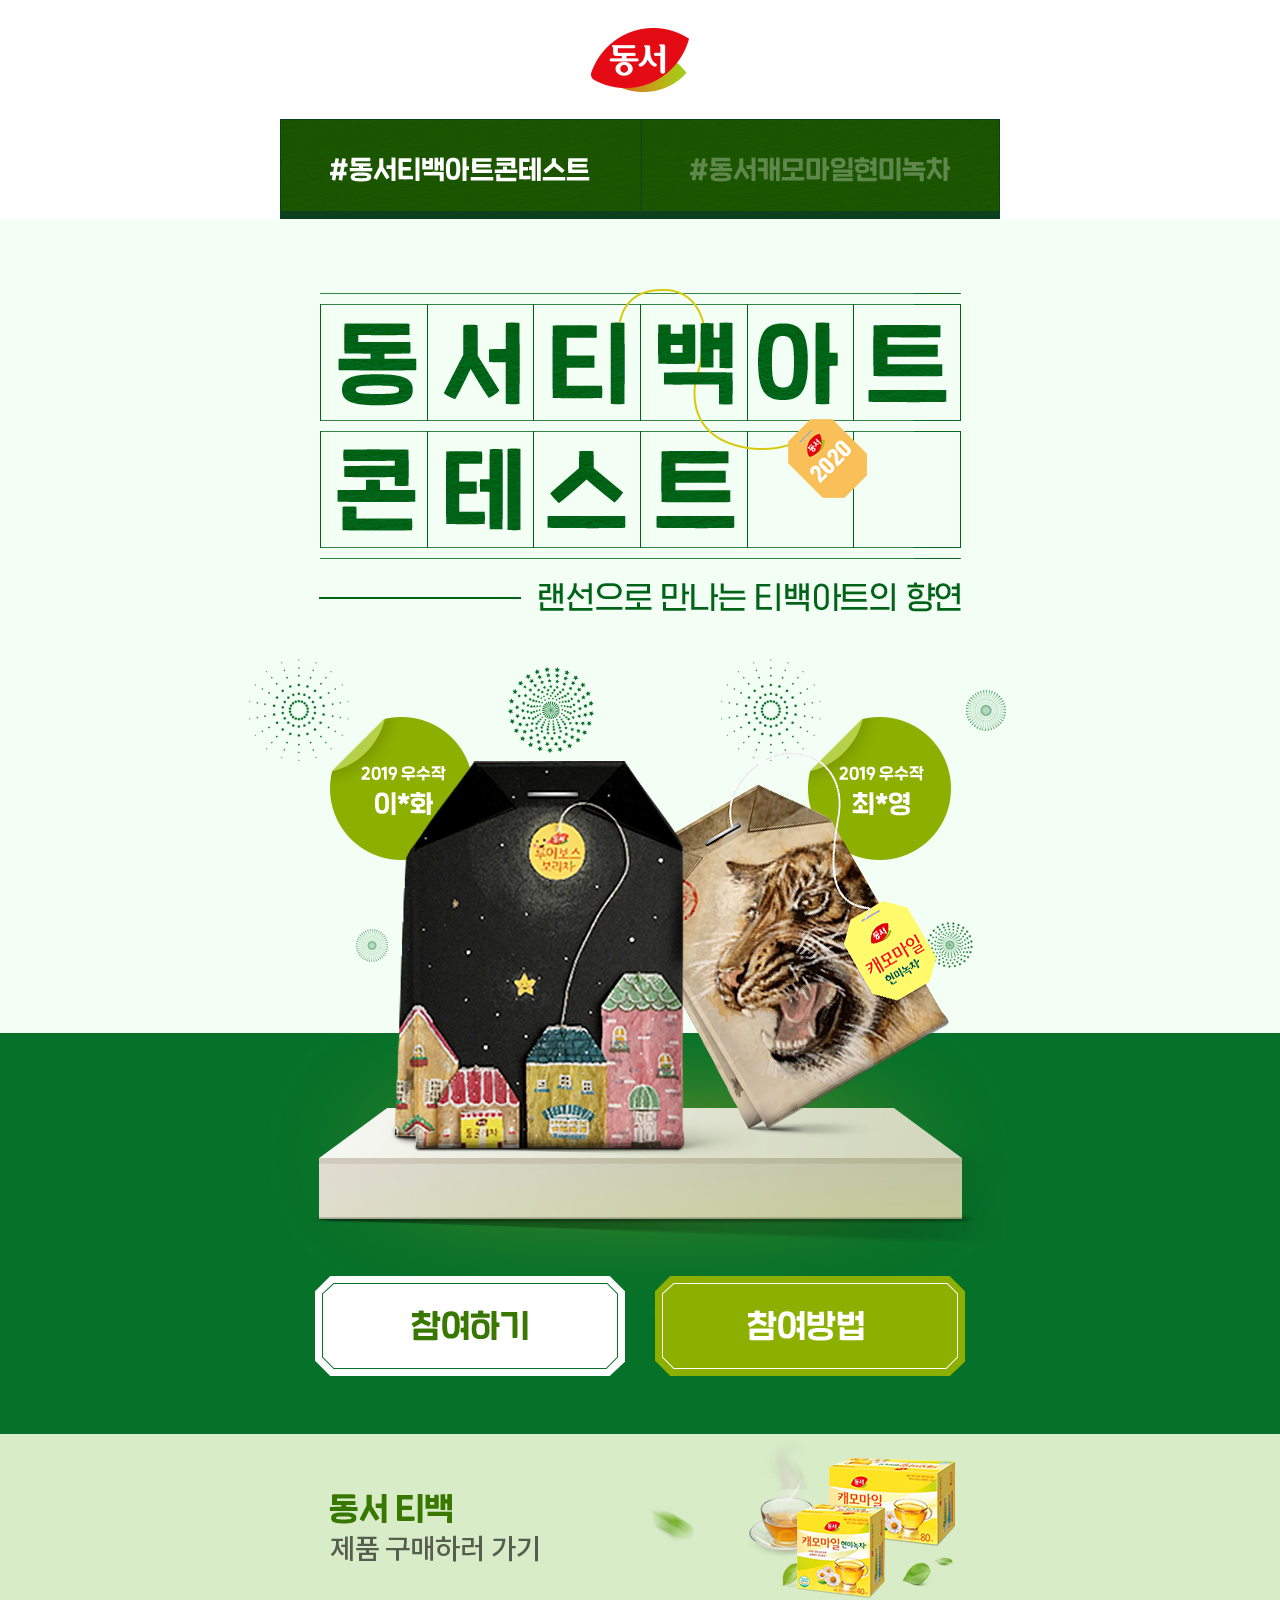
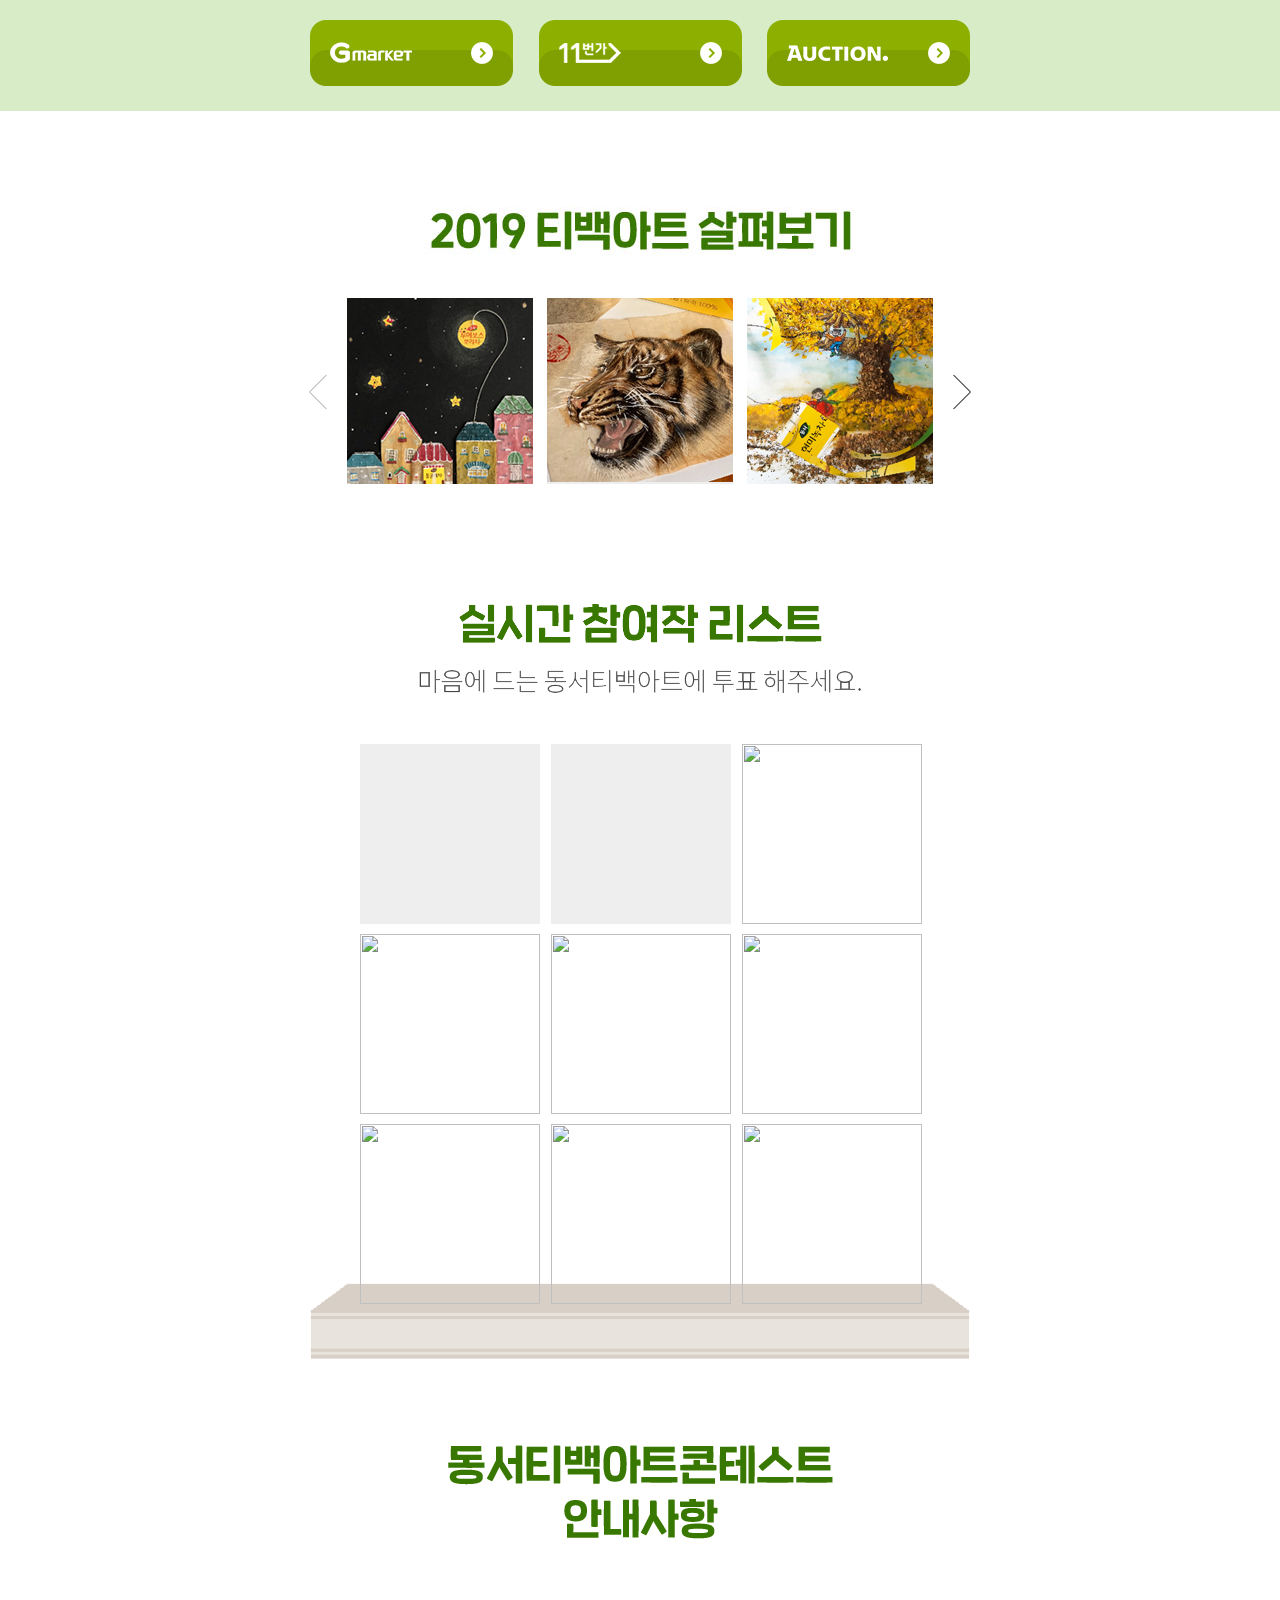
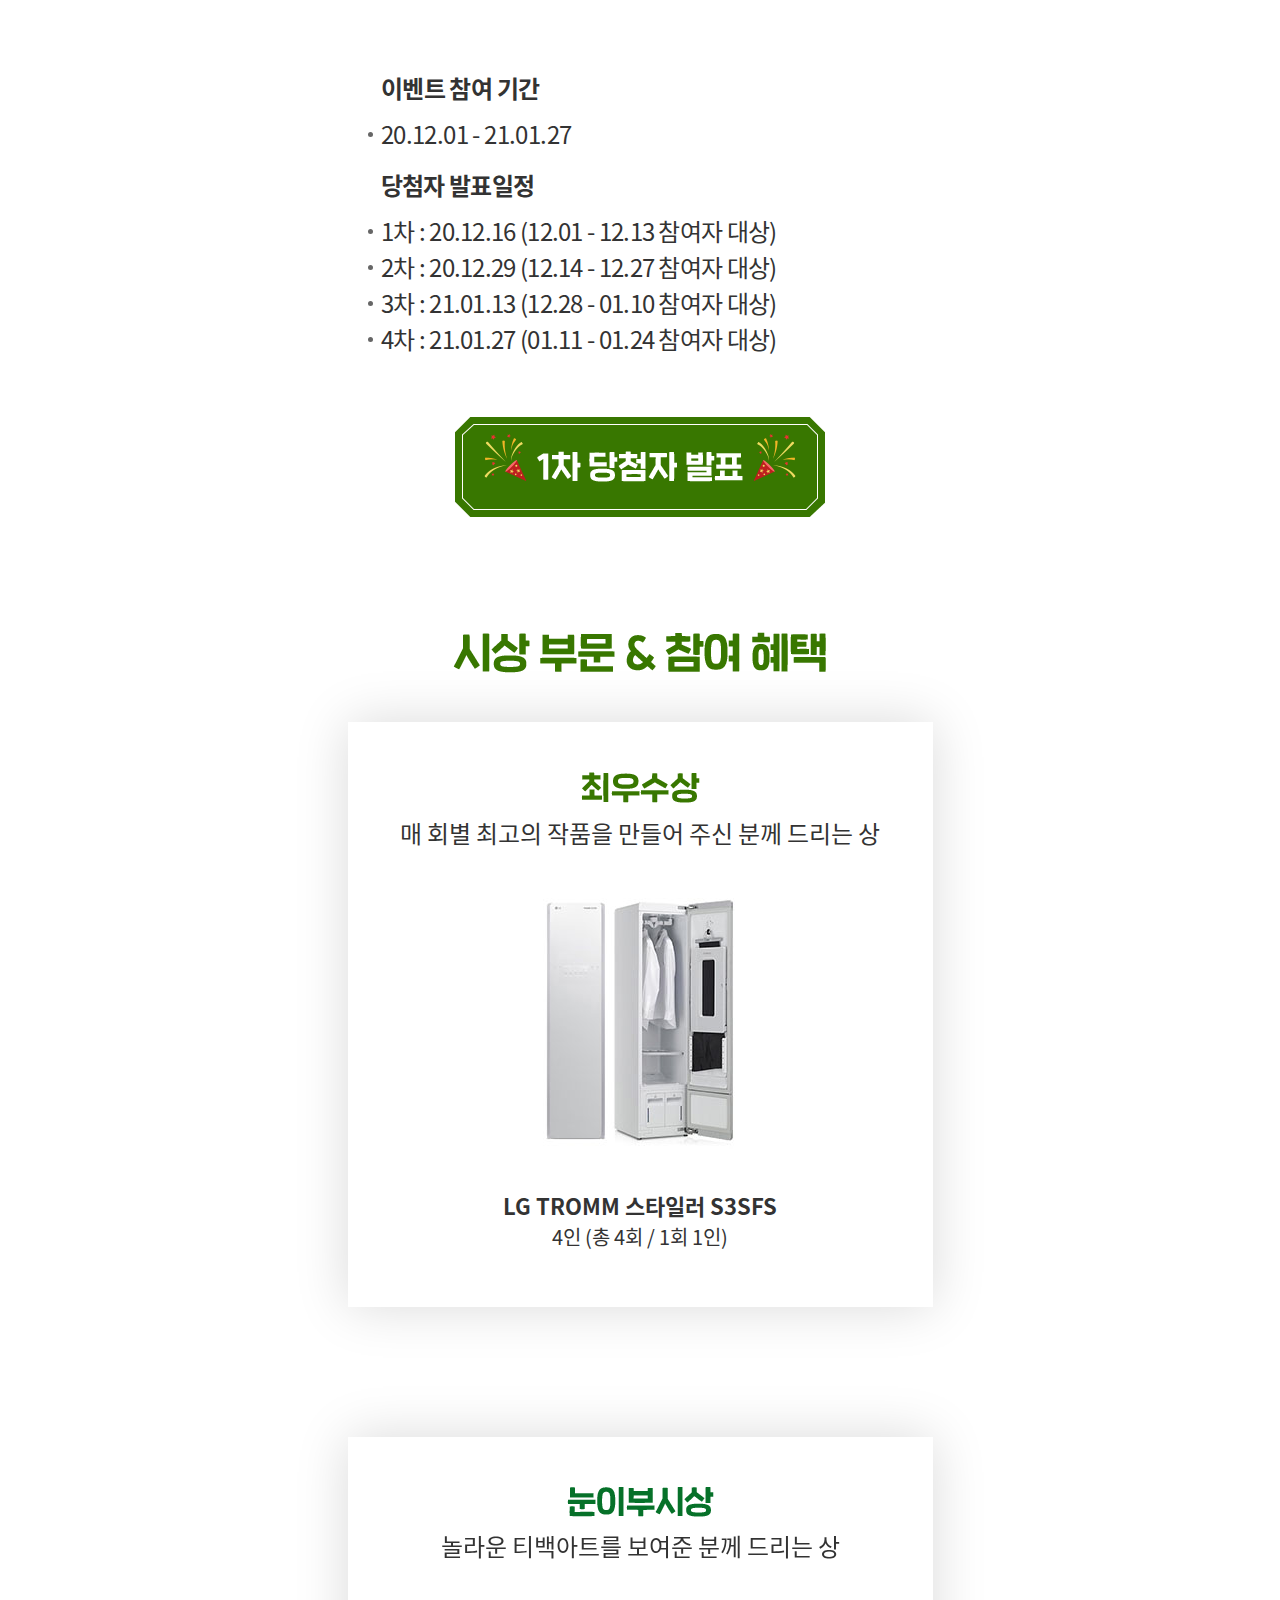
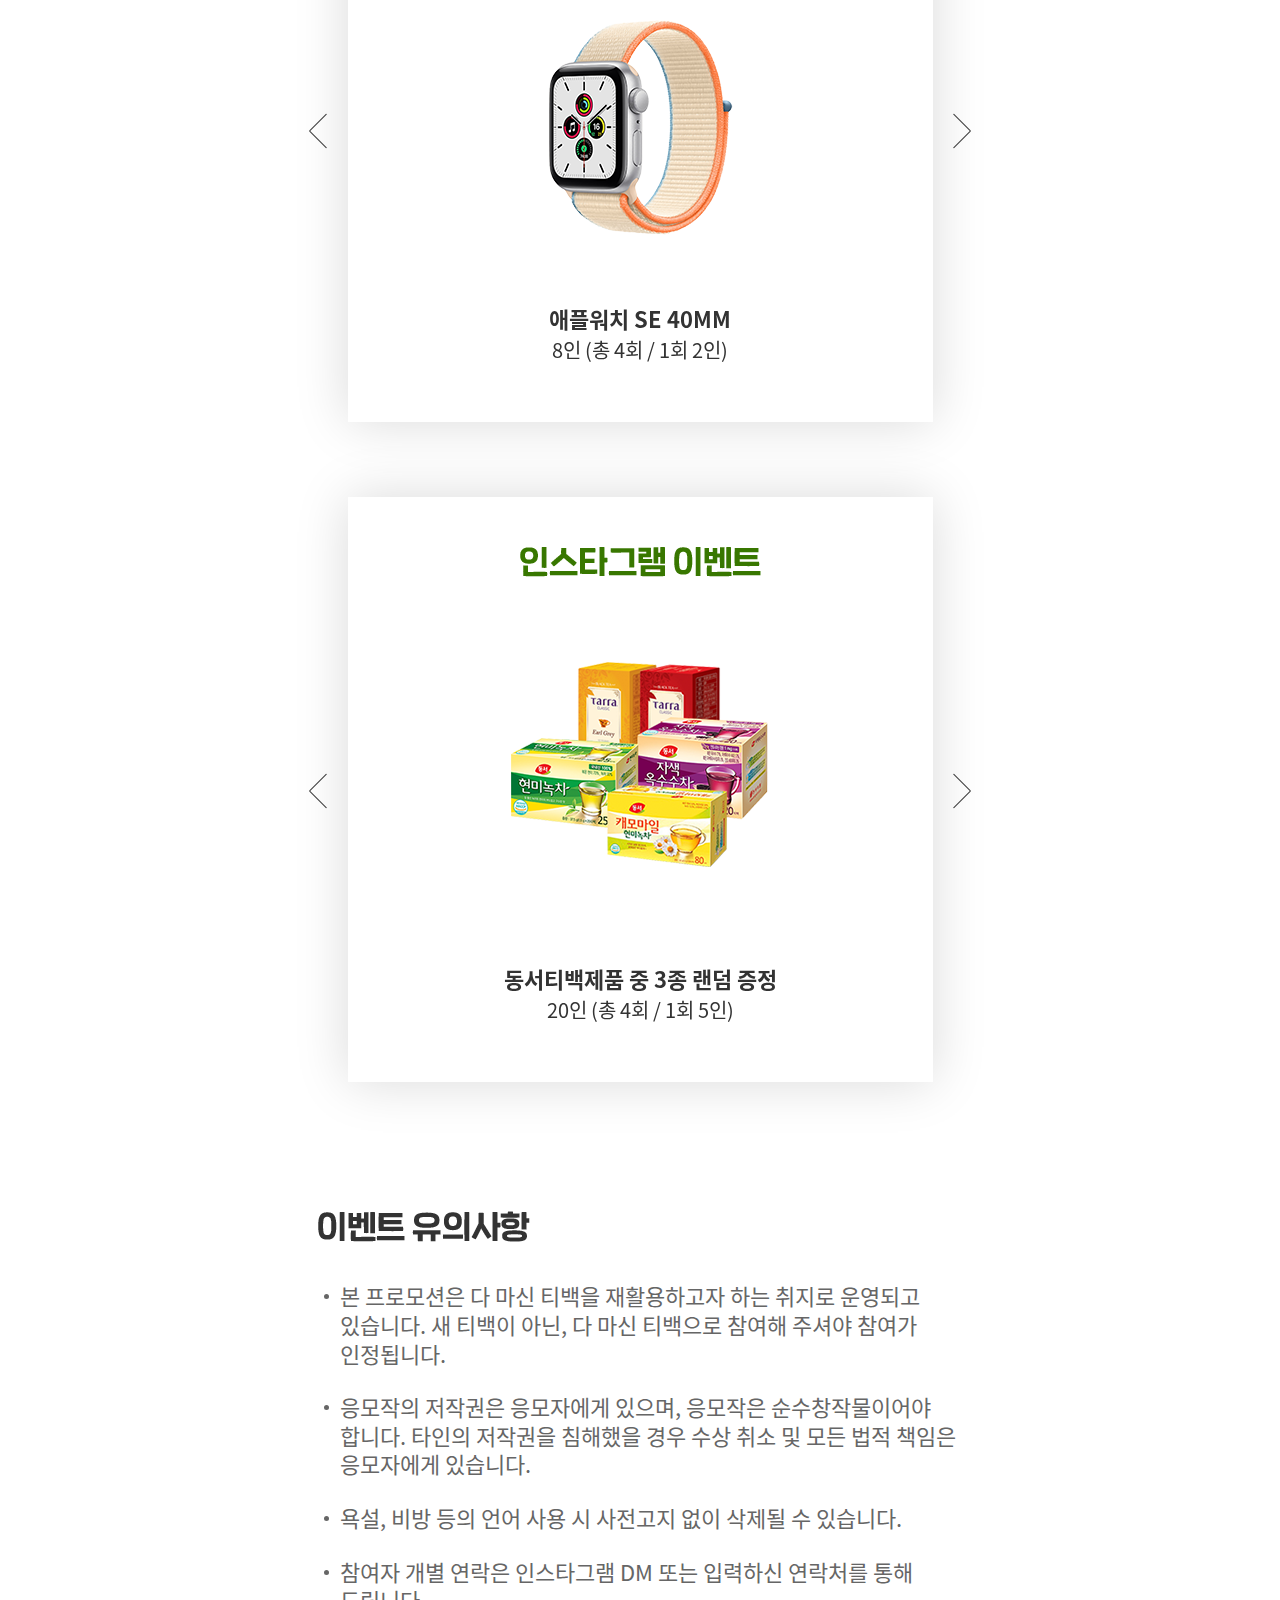
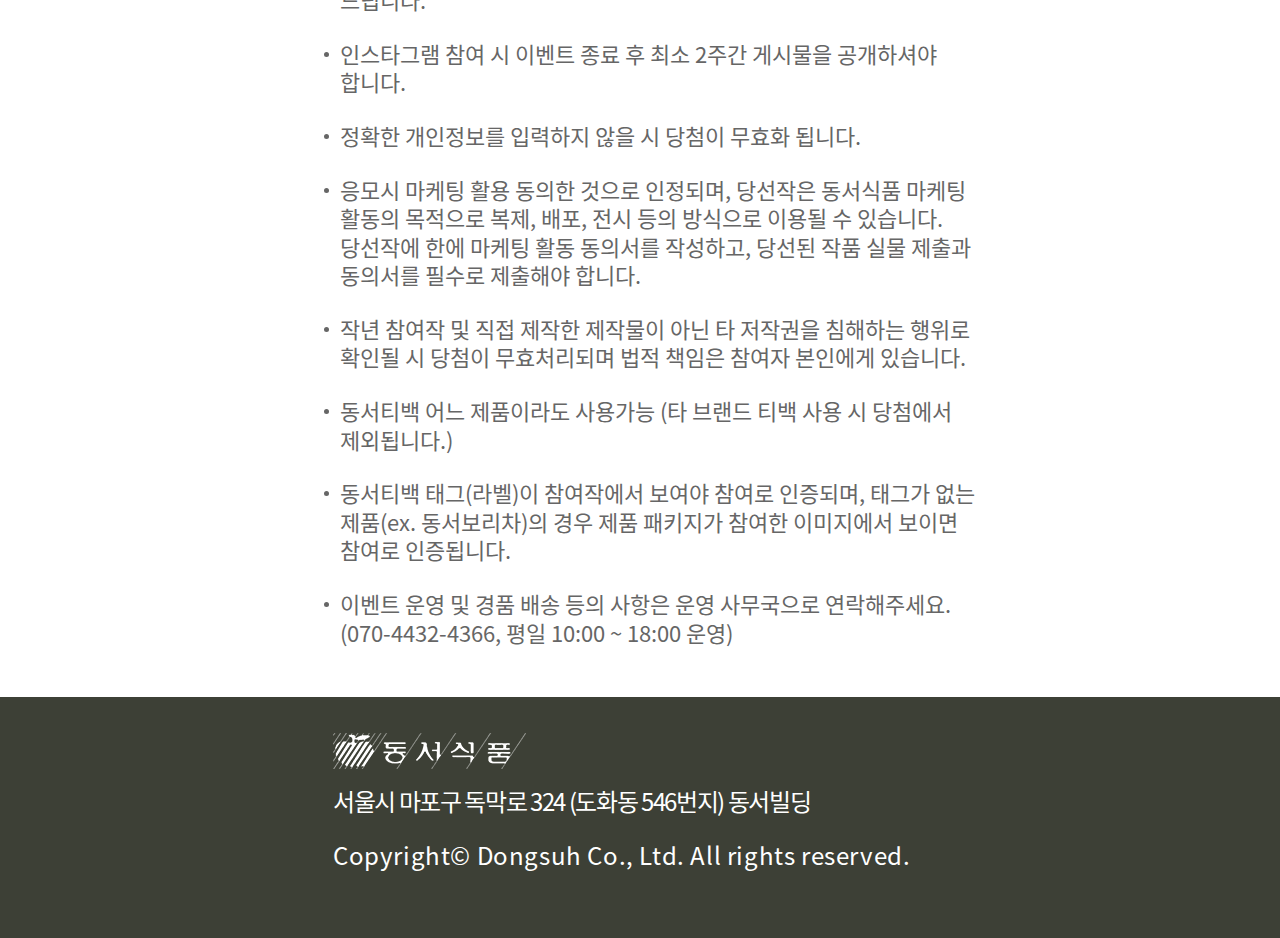
==== index.html @ 2359e00a "업로드" ====
<!DOCTYPE html>
<html lang="en">

<head>
    <meta charset="utf-8">
    <meta http-equiv="x-ua-compatible" content="ie=edge">
    <title>동서티백아트 콘테스트</title>
    <meta name="viewport" content="width=device-width, initial-scale=1, minimum-scale=1, maximum-scale=1, user-scalable=no">
    <meta name="format-detection" content="telephone=no, address=no, email=no, date=no">
    <link rel="stylesheet" href="src/css/reset.min.css">
    <link rel="stylesheet" href="src/css/font.css">
    <link rel="stylesheet" href="src/css/swiper-bundle.min.css">
    <link rel="stylesheet" href="src/css/swiper.min.css">
    <link rel="stylesheet" href="src/css/art2020.css">

</head>

<body>
    <!-- container -->
    <div id="container">
        <div id="wrap">
            <!-- header -->
            <div id="header">
                <h1><a href="#">동서</a></h1>
                <nav>
                    <ul>
                        <li><a href="./index.html">#동서티백아트콘테스트</a></li>
                        <li><a href="./dongsuh-chamomile.html">#동서캐모마일현미녹차</a></li>

                    </ul>
                </nav>
            </div>
        </div>
        <!-- // header -->



        <!-- main-kv-->
        <div class="main-kv">
            <span class="sr-only">동서티백아트 콘테스트 랜선으로 만나는 티백아트의 향연</span>
            <div class="kv-button">
                <div class="join"></div>
                <div class="howtodo"></div>
            </div>
        </div>
        <!-- banner -->
        <div class="banner">
            <div class="banner-click">
                <a href="http://item.gmarket.co.kr/Item?goodscode=1913656699" target="_blank" alt="gmarket에서 구매하기" class="gmarket"></a>
                <a href="http://www.11st.co.kr/products/331048180?trTypeCd=19&trCtgrNo=585021" target="_blank" alt="11번가에서 구매하기" class="elevenst"></a>
                <a href="http://itempage3.auction.co.kr/DetailView.aspx?itemno=C233511305" target="_blank" alt="옥션에서 구매하기" class="auction"></a>

            </div>
        </div>
        <div id="wrap2">
            <!-- inner-->
            <div id="inner">

                <!-- last-year -->
                <div class="last-year">
                    <span class="sr-only">2019 티백아트 살펴보기</span>
                    <div class="swiper-container">
                        <div class="swiper-wrapper">
                            <div class="swiper-slide"><img src="src/img/2020art/last01.png" alt=""></div>
                            <div class="swiper-slide"><img src="src/img/2020art/last02.png" alt=""></div>
                            <div class="swiper-slide"><img src="src/img/2020art/last03.png" alt=""></div>
                            <div class="swiper-slide"><img src="src/img/2020art/last04.png" alt=""></div>
                            <div class="swiper-slide"><img src="src/img/2020art/last05.png" alt=""></div>
                            <div class="swiper-slide"><img src="src/img/2020art/last06.png" alt=""></div>
                            <div class="swiper-slide"><img src="src/img/2020art/last07.png" alt=""></div>
                            <div class="swiper-slide"><img src="src/img/2020art/last08.png" alt=""></div>
                            <div class="swiper-slide"><img src="src/img/2020art/last09.png" alt=""></div>
                            <div class="swiper-slide"><img src="src/img/2020art/last10.png" alt=""></div>
                            <div class="swiper-slide"><img src="src/img/2020art/last11.png" alt=""></div>
                            <div class="swiper-slide"><img src="src/img/2020art/last12.png" alt=""></div>
                            <div class="swiper-slide">
                                <a href="https://www.instagram.com/explore/tags/%EB%8F%99%EC%84%9C%ED%8B%B0%EB%B0%B1%EC%95%84%ED%8A%B8%EC%BD%98%ED%85%8C%EC%8A%A4%ED%8A%B8/" target="_blank"><img src="src/img/2020art/more.png" alt=""></a>
                            </div>


                        </div>

                    </div>
                    <div class="swiper-button-prev"></div>
                    <div class="swiper-button-next"></div>

                </div>

                <!-- art-list-->

                <div class="art-list">
                    <span class="sr-only">실시간 참여작 리스트 마음에 드는 동서티백아트에 투표 해주세요.</span>
                    <div class="vote-list">
                        <ul>
                            <li><img src="src/img/2020art/vote-list.png" alt=""></li>
                            <li><img src="src/img/2020art/vote-list.png" alt=""></li>
                            <li><img src="" alt=""></li>
                            <li><img src="" alt=""></li>
                            <li><img src="" alt=""></li>
                            <li><img src="" alt=""></li>
                            <li><img src="" alt=""></li>
                            <li><img src="" alt=""></li>
                            <li><img src="" alt=""></li>
                            <li><img src="" alt=""></li>
                            <li><img src="" alt=""></li>
                        </ul>
                    </div>
                </div>

                <!-- howto -->
                <div class="howto">
                    <span class="sr-only">동서 티백아트 콘테스트 안내사항</span>
                    <div class="howto-txt">
                        <ul>
                            <li>이벤트 참여 기간</li>
                            <li>20.12.01 - 21.01.27</li>
                        </ul>
                        <ul>
                            <li>당첨자 발표일정</li>
                            <li>1차 : 20.12.16 (12.01 - 12.13 참여자 대상)</li>
                            <li>2차 : 20.12.29 (12.14 - 12.27 참여자 대상)</li>
                            <li>3차 : 21.01.13 (12.28 - 01.10 참여자 대상)
                            </li>
                            <li>4차 : 21.01.27 (01.11 - 01.24 참여자 대상)</li>
                        </ul>

                        <!--
						<ul>참여방법
							<li>동서티백 제품을 활용한 자유로운 티백아트라면<br>
								무엇이든 오케이!</li>
							<li>내가 만든 티백아트 사진을 찍어<br>
								이벤트 페이지 혹은 20인스타그램 해시태그<br>
								[#동서티백아트콘테스트]로 20업로드하면 참여 완료!</li>
						</ul>
						-->

                        <button type="button" class="button-winner1"><span class="sr-only">1차 당첨자 발표</span></button>
                    </div>
                </div>
                <!-- prize -->
                <div class="prize">
                    <span class="sr-only">시상 부문 &amp; 참여 혜택</span>

                    <div class="prize1">

                        <img src="src/img/2020art/prize1.png" alt="최우수상" class="prize-title">
                        <p class="prize-title2"> 매 회별 최고의 작품을 만들어 주신 분께 드리는 상</p>
                        <div class="prize-img"></div>

                    </div>
                    <div class="prize-name">
                        <p>LG TROMM 스타일러 S3SFS</p>
                        <p>4인 (총 4회 / 1회 1인)</p>
                    </div>


                    <div class="prize2">
                        <div class="swiper-container">
                            <div class="swiper-wrapper">
                                <div class="swiper-slide">
                                    <img src="src/img/2020art/prize2-1.png" alt="눈이부시상" class="prize-title prize21">


                                    <p class="prize-title2"> 놀라운 티백아트를 보여준 분께 드리는 상</p>
                                    <div class="prize-img">
                                        <img src="src/img/2020art/prize21-img.png" alt="">
                                    </div>
                                    <div class="prize-name">
                                        <p>애플워치 SE 40MM</p>
                                        <p>8인 (총 4회 / 1회 2인)</p>
                                    </div>
                                </div>





                                <div class="swiper-slide">

                                    <img src="src/img/2020art/prize2-2.png" alt="감동상" class="prize-title prize22">


                                    <p class="prize-title2"> 눈물을 훔치게 하는 작품을 보여준 분들에게 드리는 상</p>
                                    <div class="prize-img">
                                        <img src="src/img/2020art/prize22-img.png" alt="">
                                    </div>
                                    <div class="prize-name">
                                        <p>르크루제 멀티컬러 티세트</p>
                                        <p>20인 (총 4회 / 1회 5인)</p>
                                    </div>





                                </div>
                                <div class="swiper-slide">

                                    <img src="src/img/2020art/prize2-3.png" alt="예능상" class="prize-title">


                                    <p class="prize-title2">무릎을 탁 치게 하는 작품을 보여준 분들에게 드리는 상</p>
                                    <div class="prize-img">
                                        <img src="src/img/2020art/prize23-img.png" alt="">
                                    </div>
                                    <div class="prize-name">
                                        <p>올리브영 기프트카드 (1만 원권)</p>
                                        <p>80인 (총 4회 / 1회 20인)</p>
                                    </div>

                                </div>



                                <div class="swiper-slide">

                                    <img src="src/img/2020art/prize2-4.png" alt="인기상" class="prize-title">


                                    <p class="prize-title2">높은 투표를 받은 분에게 드리는 상</p>
                                    <div class="prize-img">
                                        <img src="src/img/2020art/prize24-img.png" alt="">
                                    </div>
                                    <div class="prize-name">
                                        <p>스타벅스 모카프라프치노(병) 모바일 쿠폰</p>
                                        <p>80인 (총 4회 / 1회 20인)</p>
                                    </div>

                                </div>





                                <div class="swiper-slide">

                                    <img src="src/img/2020art/prize2-5.png" alt="투표상" class="prize-title">


                                    <p class="prize-title2">투표를 많이 받은 것이 아니고, <br />투표를 많이 해준 분들에게 드리는 상</p>
                                    <div class="prize-img">
                                        <img src="src/img/2020art/prize25-img.png" alt="">
                                    </div>
                                    <div class="prize-name">
                                        <p>오레오샌드 화이트 모바일 쿠폰</p>
                                        <p>200인 (총 4회 / 1회 50인)</p>
                                    </div>

                                </div>


                                <div class="swiper-slide">

                                    <img src="src/img/2020art/prize2-6.png" alt="인스타그램 공유상" class="prize-title prize26">


                                    <p class="prize-title2">인스타그램 <strong>#동서티백아트콘테스트</strong> 해시태그로<br>작품을 보여준 분들에게 드리는 상
                                    </p>
                                    <div class="prize-img">
                                        <img src="src/img/2020art/prize26-img.png" alt="">
                                    </div>
                                    <div class="prize-name">
                                        <p>포트메리온 보타닉블루 티포트 1인용</p>
                                        <p>40인 (총 4회 / 1회 10인)</p>
                                    </div>

                                </div>










                            </div>
                        </div>
                        <div class="swiper-button-prev"></div>
                        <div class="swiper-button-next"></div>
                    </div>



                    <div class="prize3">

                        <div class="swiper-container">
                            <div class="swiper-wrapper">



                                <div class="swiper-slide">

                                    <img src="src/img/2020art/prize3-1.png" alt="인스타그램 이벤트" class="prize-title">


                                    <p class="prize-title2"></p>
                                    <div class="prize-img">
                                        <img src="src/img/2020art/prize31-img.png" alt="">
                                    </div>
                                    <div class="prize-name">
                                        <p>동서티백제품 중 3종 랜덤 증정</p>
                                        <p>20인 (총 4회 / 1회 5인)</p>
                                    </div>

                                </div>


                                <div class="swiper-slide">

                                    <img src="src/img/2020art/prize3-1.png" alt="인스타그램 이벤트" class="prize-title">


                                    <p class="prize-title2"></p>
                                    <div class="prize-img">
                                        <img src="src/img/2020art/prize32-img.png" alt="">
                                    </div>
                                    <div class="prize-name">
                                        <p>올리브영 기프트카드 (5천 원권)</p>
                                        <p>40인 (총 4회 / 1회 10인)</p>
                                    </div>

                                </div>









                            </div>
                        </div>
                        <div class="swiper-button-prev"></div>
                        <div class="swiper-button-next"></div>
                    </div>





                </div>







            </div>
            <!-- notice -->
            <div class="notice">
                <span class="sr-only">이벤트 유의사항</span>
                <ul class="notice-txt">
                    <li><span class="dot"></span>본 프로모션은 다 마신 티백을 재활용하고자 하는 취지로 운영되고<br>있습니다. 새 티백이 아닌, 다 마신 티백으로 참여해 주셔야 참여가<br> 인정됩니다.</li>
                    <li><span class="dot"></span>응모작의 저작권은 응모자에게 있으며, 응모작은 순수창작물이어야<br> 합니다. 타인의 저작권을 침해했을 경우 수상 취소 및 모든 법적 책임은<br> 응모자에게 있습니다.</li>
                    <li><span class="dot"></span>욕설, 비방 등의 언어 사용 시 사전고지 없이 삭제될 수 있습니다. </li>

                    <li><span class="dot"></span>참여자 개별 연락은 인스타그램 DM 또는 입력하신 연락처를 통해<br> 드립니다.
                    </li>
                    <li><span class="dot"></span>인스타그램 참여 시 이벤트 종료 후 최소 2주간 게시물을 공개하셔야<br> 합니다.
                    </li>
                    <li><span class="dot"></span>정확한 개인정보를 입력하지 않을 시 당첨이 무효화 됩니다.</li>
                    <li><span class="dot"></span>응모시 마케팅 활용 동의한 것으로 인정되며, 당선작은 동서식품 마케팅<br> 활동의 목적으로 복제, 배포, 전시 등의 방식으로 이용될 수 있습니다.<br> 당선작에 한에 마케팅 활동 동의서를 작성하고, 당선된 작품 실물 제출과<br> 동의서를 필수로 제출해야 합니다. </li>
                    <li><span class="dot"></span>작년 참여작 및 직접 제작한 제작물이 아닌 타 저작권을 침해하는 행위로<br> 확인될 시 당첨이 무효처리되며 법적 책임은 참여자 본인에게 있습니다. </li>



                    <li><span class="dot"></span>동서티백 어느 제품이라도 사용가능 (타 브랜드 티백 사용 시 당첨에서<br> 제외됩니다.)
                    </li>

                    <li><span class="dot"></span>동서티백 태그(라벨)이 참여작에서 보여야 참여로 인증되며, 태그가 없는<br> 제품(ex. 동서보리차)의 경우 제품 패키지가 참여한 이미지에서 보이면<br> 참여로 인증됩니다.</li>

                    <li><span class="dot"></span>이벤트 운영 및 경품 배송 등의 사항은 운영 사무국으로 연락해주세요.<br> (070-4432-4366, 평일 10:00 ~ 18:00 운영)</li>
                </ul>

            </div>









        </div>
        <!-- // inner-->

        <!-- footer -->
        <div id="footer">
            <div class="footer-inner">
                <div class="footer-logo"></div>
                <p>서울시 마포구 독막로 324 (도화동 546번지) 동서빌딩</p>
                <p>Copyright© Dongsuh Co., Ltd. All rights reserved.</p>
            </div>
        </div>
        <!-- // footer -->


    </div>

    <!-- // wrap-->

    <!-- // container -->

    <div id="modal">
        <div class="modal-container">
            <div class="kvmodal">
                <div class="modal-1">
                    <span class="sr-only">2020 동서티백아트콘테스트 장르 불문! 내가 직접 만든 티백아트를 마음껏 뽐내주세요!</span>
                    <div class="modal1-img">

                    </div>

                    <input id="fileInput" type="file" class="choice-img" name="file_img" accept="image/*, .jpg, .png">
                    <label for="fileInput" class="addimg"><span class="sr-only">이미지 선택하기</span></label>
                    <div class="exit"></div>
                </div>



                <div class="modal-2">
                    <span class="sr-only">2020 동서티백아트콘테스트 이미지를 드래그해서 위치를 이동시키거나 확대/축소하실 수 있습니다.</span>
                    <div class="drag-image">
                        <img src="#" alt="">
                        <div class="drag-r"></div>
                        <div class="drag-l"></div>
                    </div>

                    <div class="buttons">
                        <div class="rechoice"><span class="sr-only">다시선택</span></div>
                        <div class="next"><span class="sr-only">다음</span></div>
                    </div>
                    <div class="exit"></div>

                </div>






                <div class="modal-3">
                    <span class="sr-only">2020 동서티백아트콘테스트 나만의 티백 아트 완성! 동서티백아트콘테스트에 참여 해 볼까요?</span>

                    <div class="drag-image">
                        <img src="" alt="">
                    </div>
                    <div class="join"><span class="sr-only">참여하기</span></div>
                    <div class="copy-tag">
                        <span class="sr-only">해시태그와 함께 인스타그램에 자랑하면, 인스타그램 참여도 완료!</span>
                        <span class="sr-only">해시태그</span>
                    </div>
                    <div class="exit"></div>

                </div>

                <div class="modal-4">

                    <div class="input-box">
                        <span class="sr-only">2020 동서티백아트 콘테스트 이벤트 참여를 위해 개인 정보를 입력해 주세요!</span>

                        <input type="text" class="name-check" aria-label="이름">
                        <input type="tel" class="phone-number-check" aria-label="연락처" maxlength="11">
                    </div>

                    <div class="checkbox">
                        <input type="checkbox" id="chkbox1">
                        <label for="chkbox1"><span class="sr-only">개인 정보 취급/이용 약관에 동의</span></label>
                    </div>


                    <button class="form-read-button form-button-1">개인정보 취급방침/이용약관</button>

                    <div class="form-field form-read form1">
                        <p>[㈜동서식품 이벤트 개인정보 수집 및 처리 위탁 동의]</p>
                        <p>[개인정보 수집 및 이용동의]</p>
                        <p>㈜동서식품은 이벤트 진행을 위한 개인정보 수집 및 이용을 위하여 다음과 같이 귀하의 동의를 받고자 합니다.</p>
                        <p>1. 개인정보의 수집<br> (1) 개인정보 수집 항목 : 이름, 휴대폰번호, 주소<br> (2) 수집목적 : 동서식품 이벤트 진행<br> (3) 보유 및 이용기간 : 이벤트 종료 후 3개월 (이후 즉시 파기)</p>
                        <p>2. 마케팅 목적 및 이용<br> (1) 개인정보 수집 항목 : 이름, 휴대폰번호, 주소<br> (2) 수집목적 : 이벤트 참여자 대상 경품 안내, 브랜드 행사 및 프로모션 안내<br> (3) 보유 및 이용기간 : 이벤트 종료 후 3개월 (이후 즉시 파기)</p>
                        <p>3. 개인정보의 위탁 동의<br> (1) 정보 제공 위탁 업체 : ㈜디메이트 커뮤니케이션즈, ㈜비스톤즈, ㈜젤라블루<br> (2) 개인정보 취급 위탁 항목 : 이름, 휴대폰번호, 주소<br> (3) 위탁업무 : 이벤트 진행 및 당첨자 경품 배송 업무, 이벤트 참여자 대상 혜택 안내, 브랜드 행사 및 프로모션 안내<br> (4) 보유 및 이용기간 : 이벤트 종료 후 3개월 (이후 즉시 파기)</p>
                        <p>㈜동서식품은 위와 같이 고객의 정보를 수집 이용 및 위탁하고자하며, 동의한 업무 이외의 목적으로 고객의 정보를 이용하지 않습니다.</p>
                    </div>
                    <div class="form-read-bg form-bg1">
                    </div>




                    <div class="checkbox">
                        <input type="checkbox" id="chkbox2">
                        <label for="chkbox2"><span class="sr-only">마케팅 활용 및 작품 제공 동의</span></label>
                        <div class="marketing"></div>
                    </div>



                    <button class="form-read-button form-button-2">마케팅 활용 및 작품 제공 동의</button>

                    <div class="form-field form-read form2">
                        <p>- 당첨된 작품의 경우, 실물 제출 요청할 수 있으니<br>당첨자 발표까지 작품을 보관해 주시길 바랍니다.
                        </p>
                        <p>- 차후 이벤트에 당첨될 경우,<br> 제출하신 작품은 동서식품 마케팅 활동에 활용될 <br class="mo">수 있습니다.</p>
                    </div>
                    <div class="form-read-bg form-bg2">
                    </div>







                    <div class="okay"><span class="sr-only">확인</span></div>
                    <div class="exit"></div>


                </div>

                <div class="modal-5">
                    <span class="sr-only">2020 동서티백아트콘테스트 이벤트 참여가 완료되었습니다. 친구들에게도 이벤트를 알려주세요!</span>
                    <div class="sns">
                        <a href="javascript:;"><img src="src/img/2020art/facebook.png" alt="페이스북에 공유하기"></a>
                        <a href="javascript:;"><img src="src/img/2020art/twitter.png" alt="트위터에 공유하기"></a>
                        <a href="javascript:;"> <img src="src/img/2020art/kakao.png" alt="카카오톡에 공유하기"></a>
                        <a href="javascript:;"> <img src="src/img/2020art/naver.png" alt="네이버에 공유하기"></a>
                    </div>
                    <div class="okay"><span class="sr-only">확인</span></div>
                    <div class="exit"></div>

                </div>



            </div>
            <div class="how-modal">
                <span class="sr-only">티백아트 참여 방법</span>
                <span class="sr-only">01. 동서녹차를 음미해주세요 </span>
                <span class="sr-only">02. 다 마신 티백은 건조해 주세요.</span>
                <span class="sr-only">03. 동서티백 제품을 활용한 자유로운 티백아트라면 무엇이든 오케이!</span>
                <span class="sr-only">04. 내가 만든 티백아트 사진을 찍어 이벤트 페이지 혹은 인스타그램 해시태그 #동서티백아트콘테스트로 업로드 하면 참여 완료! </span>
                <div class="modal-1">
                    <div class="exit"></div>
                </div>
            </div>




            <div class="vote-modal">
                <div class="modal-1">
                    <div class="vote-img">
                        <img src="#" alt="">
                    </div>
                    <div class="vote-info">
                        <div class="vote-name">김X호</div>
                        <div class="vote-likes">1,125</div>
                    </div>

                    <div class="vote"></div>
                    <div class="exit"></div>
                </div>
                <div class="modal-2">
                    <span class="sr-only">투표를 위해 개인 정보를 입력해주세요!</span>
                    <div class="input-box">
                        <input type="text" class="name-check" aria-label="이름">
                        <input type="tel" class="phone-number-check" aria-label="연락처" maxlength="11">
                    </div>

                    <div class="checkbox">
                        <input type="checkbox" id="chkbox3">
                        <label for="chkbox3"><span class="sr-only">개인 정보 취급/이용 약관에 동의</span></label>
                    </div>

                    <button class="form-read-button form-button-1">개인정보 취급방침/이용약관</button>

                    <div class="form-field form-read form1">
                        <p>[㈜동서식품 이벤트 개인정보 수집 및 처리 위탁 동의]</p>
                        <p>[개인정보 수집 및 이용동의]</p>
                        <p>㈜동서식품은 이벤트 진행을 위한 개인정보 수집 및 이용을 위하여 다음과 같이 귀하의 동의를 받고자 합니다.</p>
                        <p>1. 개인정보의 수집<br> (1) 개인정보 수집 항목 : 이름, 휴대폰번호, 주소<br> (2) 수집목적 : 동서식품 이벤트 진행<br> (3) 보유 및 이용기간 : 이벤트 종료 후 3개월 (이후 즉시 파기)</p>
                        <p>2. 마케팅 목적 및 이용<br> (1) 개인정보 수집 항목 : 이름, 휴대폰번호, 주소<br> (2) 수집목적 : 이벤트 참여자 대상 경품 안내, 브랜드 행사 및 프로모션 안내<br> (3) 보유 및 이용기간 : 이벤트 종료 후 3개월 (이후 즉시 파기)</p>
                        <p>3. 개인정보의 위탁 동의<br> (1) 정보 제공 위탁 업체 : ㈜디메이트 커뮤니케이션즈, ㈜비스톤즈, ㈜젤라블루<br> (2) 개인정보 취급 위탁 항목 : 이름, 휴대폰번호, 주소<br> (3) 위탁업무 : 이벤트 진행 및 당첨자 경품 배송 업무, 이벤트 참여자 대상 혜택 안내, 브랜드 행사 및 프로모션 안내<br> (4) 보유 및 이용기간 : 이벤트 종료 후 3개월 (이후 즉시 파기)</p>
                        <p>㈜동서식품은 위와 같이 고객의 정보를 수집 이용 및 위탁하고자하며, 동의한 업무 이외의 목적으로 고객의 정보를 이용하지 않습니다.</p>
                    </div>
                    <div class="form-read-bg form-bg1 form-bg3">
                    </div>


                    <div class="okay"></div>
                    <div class="exit"></div>



                </div>
            </div>
            <!-- 콘테스트 1차 당첨자 모달 추가 (시작부분)-->
            <div class="winner1-modal">
                <p class="sr-only">동서티백아트콘테스트 1차 당첨자 발표</p>
                <div class="modal-1">
                    <div class="swiper-container">
                        <div class="swiper-wrapper">
                            <div class="swiper-slide">
                                <div class="winner1-page1">
                                    <p class="sr-only">최우수상: LG TROMM 스타일러 S3SFS (1명)</p>
                                    <div class="winner1-list winner1-page1-1">
                                        <ul>
                                            <li><span>한*아</span><span>19*1</span></li>
                                        </ul>
                                    </div>
                                    <p class="sr-only">눈이부시상: 애플워치 SE 40mm (2명)</p>
                                    <div class="winner1-list winner1-page1-2">
                                        <ul>
                                            <li><span>신*희</span><span>30*2</span></li>
                                            <li><span>강*주</span><span>81*4</span></li>
                                        </ul>
                                    </div>
                                    <p class="sr-only">감동상: 르크루제 멀티컬러 티세트 (5명)</p>
                                    <div class="winner1-list winner1-page1-3">
                                        <ul>
                                            <li><span>황*우</span><span>27*7</span></li>
                                            <li><span>송*정</span><span>75*7</span></li>
                                            <li><span>양*  </span><span>15*7</span></li>
                                            <li><span>김*지</span><span>59*3</span></li>
                                            <li><span>엄*현</span><span>03*6</span></li>
                                            <li><span></span><span></span></li>
                                        </ul>
                                    </div>
                                </div>
                            </div>
                            <div class="swiper-slide">
                                <div class="winner1-page2">
                                    <p class="sr-only">예능상: 올리브영 기프트 카드 1만 원권 (20명)</p>
                                    <div class="winner1-list winner1-page2-1">
                                        <ul>
                                            <li><span>고*에</span><span>48*0</span></li>
                                            <li><span>김*채</span><span>96*5</span></li>
                                            <li><span>김*수</span><span>75*7</span></li>
                                            <li><span>김*아</span><span>18*6</span></li>
                                            <li><span>김*희</span><span>84*3</span></li>
                                            <li><span>김*은</span><span>75*8</span></li>
                                            <li><span>김*영</span><span>34*3</span></li>
                                            <li><span>구*언</span><span>90*7</span></li>
                                            <li><span>김*미</span><span>58*5</span></li>
                                            <li><span>유*영</span><span>52*1</span></li>
                                            <li><span>배*현</span><span>40*1</span></li>
                                            <li><span>정*라</span><span>28*3</span></li>
                                            <li><span>정*선</span><span>22*2</span></li>
                                            <li><span>안*솔</span><span>55*0</span></li>
                                            <li><span>이*순</span><span>51*0</span></li>
                                            <li><span>이*애</span><span>09*8</span></li>
                                            <li><span>이*윤</span><span>85*4</span></li>
                                            <li><span>이*운</span><span>41*2</span></li>
                                            <li><span>이*경</span><span>33*6</span></li>
                                            <li><span>장*연</span><span>31*3</span></li>
                                            <li><span></span><span></span></li>
                                        </ul>
                                    </div>
                                    <p class="sr-only">인기상: 스타벅스 모카프라프치노(병) 모바일 쿠폰 (20명)</p>
                                    <div class="winner1-list winner1-page2-2">
                                        <ul>
                                            <li><span>박*름</span><span>95*8</span></li>
                                            <li><span>고*희</span><span>20*7</span></li>
                                            <li><span>이*아</span><span>80*9</span></li>
                                            <li><span>오*진</span><span>06*0</span></li>
                                            <li><span>유*혜</span><span>56*9</span></li>
                                            <li><span>이*미</span><span>95*6</span></li>
                                            <li><span>황*희</span><span>26*0</span></li>
                                            <li><span>김*주</span><span>24*6</span></li>
                                            <li><span>이*홍</span><span>26*0</span></li>
                                            <li><span>오*영</span><span>97*1</span></li>
                                            <li><span>지*나</span><span>65*1</span></li>
                                            <li><span>이*영</span><span>69*7</span></li>
                                            <li><span>홍*정</span><span>58*2</span></li>
                                            <li><span>김*우</span><span>62*6</span></li>
                                            <li><span>이*우</span><span>00*9</span></li>
                                            <li><span>문*석</span><span>84*7</span></li>
                                            <li><span>이*운</span><span>41*2</span></li>
                                            <li><span>박*정</span><span>25*5</span></li>
                                            <li><span>정*지</span><span>36*2</span></li>
                                            <li><span>김*희</span><span>64*0</span></li>
                                            <li><span></span><span></span></li>
                                        </ul>
                                    </div>
                                </div>
                            </div>
                            <div class="swiper-slide">
                                <div class="winner1-page3">
                                    <p class="sr-only">투표상: 오레오샌드 화이트 모바일 쿠폰 (50명)</p>
                                    <div class="winner1-list winner1-page3-1">
                                        <ul>
                                            <li><span>정*라</span><span>28*3</span></li>
                                            <li><span>이*나</span><span>66*2</span></li>
                                            <li><span>김*희</span><span>65*1</span></li>
                                            <li><span>박*영</span><span>29*1</span></li>
                                            <li><span>유*연</span><span>81*6</span></li>
                                            <li><span>이*미</span><span>95*6</span></li>
                                            <li><span>박*영</span><span>43*8</span></li>
                                            <li><span>황*희</span><span>26*0</span></li>
                                            <li><span>이*홍</span><span>26*0</span></li>
                                            <li><span>김*미</span><span>58*5</span></li>
                                            <li><span>이*인</span><span>58*5</span></li>
                                            <li><span>김*수</span><span>75*7</span></li>
                                            <li><span>오*진</span><span>06*0</span></li>
                                            <li><span>이*인</span><span>58*5</span></li>
                                            <li><span>이*호</span><span>89*0</span></li>
                                            <li><span>김*애</span><span>09*4</span></li>
                                            <li><span>유*  </span><span>60*4</span></li>
                                            <li><span>이*은</span><span>72*6</span></li>
                                            <li><span>유*진</span><span>21*7</span></li>
                                            <li><span>이*순</span><span>21*7</span></li>
                                            <li><span>한*진</span><span>77*7</span></li>
                                            <li><span>유*태</span><span>21*7</span></li>
                                            <li><span>박*정</span><span>25*5</span></li>
                                            <li><span>노*정</span><span>53*4</span></li>
                                            <li><span>김*인</span><span>54*5</span></li>
                                            <li><span>김*주</span><span>27*3</span></li>
                                            <li><span>이*우</span><span>00*9</span></li>
                                            <li><span>박*규</span><span>64*2</span></li>
                                            <li><span>강*솔</span><span>03*1</span></li>
                                            <li><span>서*규</span><span>04*9</span></li>
                                            <li><span>권*영</span><span>39*3</span></li>
                                            <li><span>우*경</span><span>95*9</span></li>
                                            <li><span>김*지</span><span>27*8</span></li>
                                            <li><span>박*훈</span><span>00*0</span></li>
                                            <li><span>이*민</span><span>61*7</span></li>
                                            <li><span>고*희</span><span>28*7</span></li>
                                            <li><span>조*민</span><span>88*9</span></li>
                                            <li><span>김*민</span><span>47*7</span></li>
                                            <li><span>박*현</span><span>92*1</span></li>
                                            <li><span>백*연</span><span>83*4</span></li>
                                            <li><span>김*우</span><span>05*2</span></li>
                                            <li><span>구*지</span><span>85*8</span></li>
                                            <li><span>이*재</span><span>65*5</span></li>
                                            <li><span>김*주</span><span>24*6</span></li>
                                            <li><span>이*정</span><span>80*9</span></li>
                                            <li><span>이*아</span><span>29*7</span></li>
                                            <li><span>이*빈</span><span>94*1</span></li>
                                            <li><span>최*희</span><span>68*9</span></li>
                                            <li><span>전*정</span><span>66*5</span></li>
                                            <li><span>이*현</span><span>55*1</span></li>
                                            <li><span></span><span></span></li>

                                        </ul>
                                    </div>
                                    <p class="sr-only">인스타그램 공유상: 포트메리온 보타닉블루 티포트 1인용 (10명)</p>
                                    <div class="winner1-list winner1-page3-2">
                                        <ul>
                                            <li><span>un************</span><span></span></li>
                                            <li><span>ju*******</span><span></span></li>
                                            <li><span>ji*******</span><span></span></li>
                                            <li><span>gr*********</span><span></span></li>
                                            <li><span>ch*********</span><span></span></li>
                                            <li><span>bo***********</span><span></span></li>
                                            <li><span>ca*******</span><span></span></li>
                                            <li><span>kk*******</span><span></span></li>
                                            <li><span>hy**********</span><span></span></li>
                                            <li><span>le*****************</span><span></span></li>
                                            <li><span></span><span></span></li>
                                            <li><span></span><span></span></li>
                                        </ul>
                                    </div>
                                </div>
                            </div>
                            <!-- <div class="swiper-slide">
                                <div class="winner1-page4">
                                    <p class="sr-only">인스타그램 이벤트: 올리브영 기프트카드 5천 원권 (10명)</p>
                                    <div class="winner1-list winner1-page4-1">
                                        <ul>
                                            <li><span>홍*동</span><span>12*4</span></li>
                                            <li><span>홍*동</span><span>12*4</span></li>
                                            <li><span>홍*동</span><span>12*4</span></li>
                                            <li><span>홍*동</span><span>12*4</span></li>
                                            <li><span>홍*동</span><span>12*4</span></li>
                                            <li><span>홍*동</span><span>12*4</span></li>
                                            <li><span>홍*동</span><span>12*4</span></li>
                                            <li><span>홍*동</span><span>12*4</span></li>
                                            <li><span>홍*동</span><span>12*4</span></li>
                                            <li><span>홍*동</span><span>12*4</span></li>
                                            <li><span></span><span></span></li>
                                            <li><span></span><span></span></li>
                                        </ul>
                                    </div>
                                    <p class="sr-only">인스타그램 이벤트: 동서티백제품 중 3종 랜덤 증정 (5명)</p>
                                    <div class="winner1-list winner1-page4-2">
                                        <ul>
                                            <li><span>홍*동</span><span>12*4</span></li>
                                            <li><span>홍*동</span><span>12*4</span></li>
                                            <li><span>홍*동</span><span>12*4</span></li>
                                            <li><span>홍*동</span><span>12*4</span></li>
                                            <li><span>홍*동</span><span>12*4</span></li>
                                            <li><span></span><span></span></li>
                                        </ul>
                                    </div>
                                </div>
                            </div> -->
                        </div>
                        <div class="swiper-button-prev"></div>
                        <div class="swiper-button-next"></div>
                    </div>
                    <div class="exit"><span class="sr-only">닫기</span></div>
                </div>
            </div>
            <!-- 1차 당첨자 모달 부분 끝 -->
        </div>

    </div>

    <script src="src/js/vendor/jquery-3.5.1.min.js"></script>
    <script src="src/js/vendor/jquery-migrate-1.4.1.min.js"></script>
    <script src="src/js/vendor/swiper-bundle.min.js"></script>
    <script src="src/js/vendor/swiper.min.js"></script>
    <script src="src/js/vendor/bodyScrollLock.min.js"></script>
    <script src="src/js/art2020.js"></script>

</body>

</html>
---- src/css/font.css ----
@charset "utf-8";

@font-face {
    font-family:'NotoSansKR';
    src:url('../fonts/NotoSansKR-Regular.eot'),
    url('../fonts/NotoSansKR-Regular.eot?#iefix') format('embedded-opentype'),
    url('../fonts/NotoSansKR-Regular.woff2') format('woff2'), 
    url('../fonts/NotoSansKR-Regular.woff') format('woff');
    font-style:normal;
    font-weight:400;
}

@font-face {
    font-family:'NotoSansKR';
    src:url('../fonts/NotoSansKR-Bold.eot'),
    url('../fonts/NotoSansKR-Bold.eot?#iefix') format('embedded-opentype'),
    url('../fonts/NotoSansKR-Bold.woff2') format('woff2'), 
    url('../fonts/NotoSansKR-Bold.woff') format('woff');
    font-style:normal;
    font-weight:700;
}
---- src/css/art2020.css ----
#wrap {
    width: 100%;
    max-width: 720px;
    margin: 0 auto;
    overflow-x: hidden;
    font-family: 'NotoSansKR';
}

#wrap2 {
    width: 100%;
    max-width: 720px;
    margin: 0 auto;
    overflow-x: hidden;
    font-family: 'NotoSansKR';
    overflow-y: hidden;
}

p {
    letter-spacing: 0;
}

.mo {
    display: none;
}

.sr-only {
    border: 0;
    clip: rect(0, 0, 0, 0);
    height: 1px;
    margin: -1px;
    overflow: hidden;
    padding: 0;
    position: absolute;
    white-space: nowrap;
    width: 1px;
}


/* header */

#header h1 {
    height: 119px;
    display: flex;
    justify-content: center;
    align-items: center;
    margin: 0;
    background-size: contain;
    background-size: contain;
}

#header h1 a {
    background-size: contain;
    background: url(../img/2020art/logo.png) no-repeat center center;
    background-size: contain;
    font-size: 0;
    line-height: 0;
    width: 98px;
    height: 64px;
    display: inline-block;
}

#header nav {
    background: url(../img/2020art/nav.png);
    height: 100px;
    width: 720px;
}

#header nav ul {
    display: flex;
    justify-content: space-between;
    padding: 0;
    margin: 0;
    height: 100%;
}

#header nav ul li {
    display: inline-block;
    text-align: center;
    flex: 1;
}

#header nav ul li a {
    display: block;
    width: 100%;
    height: 100%;
    font-size: 0;
    line-height: 0;
    color: transparent;
    position: relative;
}

#header nav ul li:nth-child(1) a {
    background-size: contain;
    background: url(../img/2020art/nav1.png) no-repeat center center/260px 25px;
}

#header nav ul li:nth-child(2) a {
    background-size: contain;
    background: url(../img/2020art/nav2.png) no-repeat center center/260px 25px;
}

#header.fixed h1 {
    margin-bottom: 100px;
}

#header.fixed nav {
    position: fixed;
    top: 0;
    width: 100%;
    max-width: 720px;
    z-index: 10;
}


/* kv */

.main-kv {
    background-size: contain;
    background: url(../img/2020art/main-kv.png) no-repeat center top/1920px 1215px;
    height: 1215px;
}

.kv-button {
    position: relative;
    top: 87%;
    display: flex;
    justify-content: center
}

.main-kv .join {
    background-size: contain;
    background: url(../img/2020art/join.png) no-repeat;
    width: 310px;
    height: 100px;
    margin-right: 30px;
    cursor: pointer;
}

.main-kv .howtodo {
    background-size: contain;
    background: url(../img/2020art/howtodo.png) no-repeat;
    width: 310px;
    height: 100px;
    cursor: pointer;
}


/* banner */

.banner {
    background-size: contain;
    background: url(../img/2020art/banner.png) no-repeat center top/1920px 277px;
    height: 277px;
    position: relative;
}

.banner-click {
    width: 660px;
    height: 277px;
    margin: 0 auto;
    display: flex;
    padding-top: 186px;
    justify-content: space-between;
}

.gmarket {
    background: url(../img/2020art/gmarket.png);
    width: 203px;
    height: 66px;
}

.elevenst {
    background: url(../img/2020art/11st.png);
    width: 203px;
    height: 66px;
}

.auction {
    background: url(../img/2020art/auction.png);
    width: 203px;
    height: 66px;
}


/* last-year*/

.last-year {
    background-size: contain;
    background: url(../img/2020art/last-year.jpg) no-repeat;
    height: 446px;
    position: relative;
}

.last-year .swiper-container {
    width: 600px;
    height: 200px;
    top: 42%;
}

.last-year .swiper-slide {
    text-align: center;
}

.last-year .swiper-button-prev {
    position: absolute;
    left: 4%;
    top: 64%;
    z-index: 1;
}

.last-year .swiper-button-next {
    position: absolute;
    right: 4%;
    top: 64%;
    z-index: 1;
}


/* art-list */

.art-list {
    background-size: contain;
    background: url(../img/2020art/art-list.png);
    height: 848px;
}

.art-list .vote-list {
    width: 660px;
    height: 560px;
    margin: 0 auto;
    position: relative;
    top: 22%;
    overflow-y: scroll;
    padding-left: 50px;
}

.art-list .vote-list img {
    width: 100%;
    height: 100%;
}

.art-list .vote-list li {
    width: 180px;
    height: 180px;
    display: inline-block;
    margin-right: 10px;
    margin-bottom: 10px;
}


/* howto */

.howto {
    background-size: contain;
    background: url(../img/2020art/howto.png) no-repeat;
    height: 780px;
    padding: 0 14%;
}

.howto-txt {
    position: relative;
    top: 34%;
    font-size: 24px;
    line-height: 1.5;
}

.howto-txt ul {
    margin-bottom: 15px;
}

.howto-txt li:nth-child(1) {
    font-weight: 800;
    margin-bottom: 10px;
}

.howto-txt ul:nth-child(1) li {
    letter-spacing: -0.6px;
}

.howto-txt ul:nth-child(2) li {
    letter-spacing: -0.7px;
}

.howto-txt ul:nth-child(3) li:nth-child(1) {
    margin-top: 2%;
    margin-bottom: 1%;
}

.howto-txt li {
    position: relative;
    font-weight: 500;
}

.howto-txt li:nth-child(1):before {
    display: none;
}

.howto-txt li:before {
    content: "";
    display: inline-block;
    width: 5px;
    height: 5px;
    background-size: contain;
    background: #666;
    border-radius: 100%;
    position: absolute;
    top: 16px;
    left: -2.5%;
}

.howto .button-winner1 {
    width: 370px;
    height: 100px;
    display: block;
    background: url(../img/2020art/button-winner1.png) no-repeat center center/contain;
    margin: 60px auto 0;
}


/* prize */

.prize {
    background-size: contain;
    background: url(../img/2020art/prize.png) no-repeat;
    height: 2148px;
    text-align: center;
}

.prize-title {
    position: relative;
    top: 50px;
}

.prize1 {
    width: 585px;
    height: 585px;
    margin: 0 auto;
    position: relative;
    top: 6.4%;
    box-shadow: 0px 0px 50px 0px rgba(0, 0, 0, 0.15);
    background-color: #fff;
}

.prize-title2 {
    font-size: 24px;
    position: relative;
    top: 11%;
    font-weight: 400;
    line-height: 1.3;
}

.prize1 .prize-img {
    background-size: contain;
    background: url(../img/2020art/prize1-img.jpg);
    width: 210px;
    height: 259px;
    margin: 0 auto;
    position: relative;
    top: 105px;
}

.prize-name {
    position: relative;
    top: 25px;
}

.prize-name p:nth-child(1) {
    font-size: 22px;
    font-weight: 600;
    margin-bottom: 10px;
}

.prize-name p:nth-child(2) {
    font-size: 20px;
}

.prize2 {
    position: relative;
    top: 10%;
}

.prize2 .swiper-container {
    width: 585px;
    height: 585px;
    box-shadow: 0px 0px 50px 0px rgba(0, 0, 0, 0.15);
    background-color: #fff;
}

.prize2 .prize-img {
    margin: 0 auto;
    position: relative;
    top: 17%;
    width: 334px;
    height: 266px;
}

.prize2 .prize-name {
    position: absolute;
    top: 471px;
    width: 100%;
}

.prize2 .swiper-button-prev {
    position: absolute;
    left: 4%;
    top: 51%;
    z-index: 1;
}

.prize2 .swiper-button-next {
    position: absolute;
    right: 4%;
    top: 51%;
    z-index: 1;
}

.prize3 {
    position: relative;
    top: 13.5%;
}

.prize3 .prize-img {
    margin: 0 auto;
    position: relative;
    top: 135px;
}

.prize3 .prize-name {
    position: absolute;
    top: 471px;
    width: 100%;
}

.prize3 .swiper-container {
    width: 585px;
    height: 585px;
    box-shadow: 0px 0px 50px 0px rgba(0, 0, 0, 0.15);
    background-color: #fff;
}

.prize3 .swiper-button-prev {
    position: absolute;
    left: 4%;
    top: 51%;
    z-index: 1;
}

.prize3 .swiper-button-next {
    position: absolute;
    right: 4%;
    top: 51%;
    z-index: 1;
}


/* notice */

.notice {
    background-size: contain;
    background: url(../img/2020art/notice.png) no-repeat;
    height: 1164px;
    padding: 60px;
    padding-right: 0px;
}

.notice-txt {
    position: relative;
    top: 10%;
}

.notice li {
    font-size: 22px;
    font-weight: 500;
    margin-bottom: 25px;
    line-height: 1.3;
    color: #666;
    position: relative;
    letter-spacing: 0;
}

.notice li:nth-child(1) {
    margin-top: -15px;
}

.notice li:before {
    content: "";
    display: inline-block;
    width: 5px;
    height: 5px;
    background-size: contain;
    background: #666;
    border-radius: 100%;
    position: absolute;
    top: 12px;
    left: -2.5%;
}


/* footer */

#footer {
    background-color: #3d4036;
    height: 241px;
    color: #fff;
    font-size: 24px;
}

.footer-inner {
    width: 720px;
    margin: 0 auto;
    padding: 36px 53px;
    font-family: 'NotoSansKR';
}

.footer-logo {
    background-size: contain;
    background: url(../img/2020art/footer-logo.png) no-repeat;
    width: 193px;
    height: 36px;
}

#footer p:nth-child(2) {
    margin: 20px 0 30px;
    letter-spacing: -1pt;
}

#footer p:nth-child(3) {
    letter-spacing: 0.6px;
}


/* swiper*/

.swiper-button-prev {
    background: url(../img/2020art/left.png) no-repeat;
    width: 18px;
    height: 36px;
    background-size: cover;
}

.swiper-button-prev:after {
    content: "";
}

.swiper-button-next {
    background: url(../img/2020art/right.png) no-repeat;
    width: 18px;
    height: 36px;
    background-size: cover;
}

.swiper-button-next:after {
    content: "";
}


/* modal*/

.on {
    display: block !important;
}

.okay {
    background-size: contain;
    background: url(../img/2020art/okay.png) no-repeat;
    width: 310px;
    height: 100px;
    cursor: pointer;
    margin: 0 auto;
}

.exit {
    width: 70px;
    height: 70px;
    cursor: pointer;
    position: absolute;
    right: -2.5%;
    top: -1.5%;
}

#modal {
    background-size: contain;
    background: rgba(0, 0, 0, 0.8);
    position: fixed;
    top: 0;
    left: 0;
    right: 0;
    bottom: 0;
    overflow-x: hidden;
    overflow-y: scroll;
    z-index: -1;
    visibility: hidden;
    opacity: 0;
}

#modal.active {
    visibility: visible;
    z-index: 20;
    opacity: 1;
    transition: opacity 0.5s ease-in-out;
}

/* #modal .modal-container {
    display: none;
} */

.modal-1,
.modal-2,
.modal-3,
.modal-4,
.modal-5 {
    top: 100px;
}

.kvmodal {
    width: 100%;
    height: 100%;
    position: absolute;
    margin-bottom: 50px;
}

.kvmodal .modal-1 {
    background-size: contain;
    background: url(../img/2020art/join-1.png) no-repeat;
    width: 661px;
    height: 1052px;
    margin: 0 auto;
    position: relative;
    display: none;
}

.modal1-img {
    background-size: contain;
    background: url(../img/2020art/modal1-img.png) no-repeat;
    width: 580px;
    height: 577px;
    margin: 0 auto;
    position: relative;
    top: 266px;
}

#fileInput {
    display: none;
}

.kvmodal .addimg {
    background-size: contain;
    background: url(../img/2020art/addimg.png) no-repeat;
    width: 310px;
    height: 100px;
    position: relative;
    top: 302px;
    margin: 0 auto;
    cursor: pointer;
    display: block;
}

.kvmodal .modal-2 {
    background-size: contain;
    background: url(../img/2020art/join-2.png) no-repeat;
    width: 660px;
    height: 1054px;
    margin: 0 auto;
    position: relative;
    display: none;
}

.kvmodal .drag-point {
    background-size: contain;
    width: 582px;
    height: 582px;
    position: absolute;
    z-index: 999;
    top: 0;
}

.kvmodal .drag-image {
    background-size: contain;
    background: url(../img/2020art/drag.png) no-repeat;
    width: 582px;
    height: 582px;
    margin: 0 auto;
    top: 264px;
    position: relative;
}

.kvmodal .drag-image img {
    width: 100%;
    height: 100%;
}

.kvmodal .drag-r {
    background: url(../img/2020art/drag-point-r.png) no-repeat;
    width: 38px;
    height: 38px;
    position: absolute;
    top: 0;
    z-index: 999;
    right: 0
}

.kvmodal .drag-l {
    background: url(../img/2020art/drag-point-l.png) no-repeat;
    width: 38px;
    height: 38px;
    bottom: 0;
    left: 0;
    position: absolute;
}

.kvmodal .modal-2 .buttons {
    top: 305px;
    width: 584px;
    margin: 0 auto;
    height: 100px;
    position: relative;
    display: flex;
    justify-content: space-between;
}

.rechoice {
    background-size: contain;
    background: url(../img/2020art/rechoice.png) no-repeat;
    width: 284px;
    height: 100px;
    cursor: pointer;
}

.next {
    background-size: contain;
    background: url(../img/2020art/next.png) no-repeat;
    width: 284px;
    height: 100px;
    cursor: pointer;
}

.kvmodal .modal-3 {
    background-size: contain;
    background: url(../img/2020art/join-3.png) no-repeat;
    width: 661px;
    height: 1221px;
    margin: 0 auto;
    position: relative;
    display: none;
}

.kvmodal .modal-3 .join {
    background-size: contain;
    background: url(../img/2020art/join2.png) no-repeat;
    width: 310px;
    height: 100px;
    position: relative;
    top: 300px;
    margin: 0 auto;
    cursor: pointer;
}

.kvmodal .modal-3 .copy-tag {
    background-size: contain;
    background: url(../img/2020art/hashtag.png) no-repeat;
    width: 203px;
    height: 101px;
    top: 405px;
    position: relative;
    left: 427px;
}

.kvmodal .modal-4 {
    background-size: contain;
    background: url(../img/2020art/join-4.png) no-repeat;
    width: 661px;
    height: 1067px;
    margin: 0 auto;
    position: relative;
    display: none;
}

.kvmodal .modal-4 .okay {
    top: 335px;
    position: relative;
}

.kvmodal .modal-5 {
    background-size: contain;
    background: url(../img/2020art/join-5.png) no-repeat;
    width: 661px;
    height: 719px;
    margin: 0 auto;
    position: relative;
    display: none;
}

.kvmodal .sns {
    width: 580px;
    top: 280px;
    position: relative;
    margin: 0 auto;
    display: flex;
    justify-content: space-between
}

.kvmodal .sns img {
    width: 122px;
    height: 208px;
}

.kvmodal .modal-5 .okay {
    top: 335px;
    position: relative;
}


/* kv how-modal */

.how-modal .modal-1 {
    background-size: contain;
    background: url(../img/2020art/howtodo-1.png) no-repeat;
    width: 660px;
    height: 1193px;
    position: relative;
    margin: 0 auto;
    display: none;
}


/* vote modal */

.vote-modal .modal-1 {
    background-size: contain;
    background: url(../img/2020art/vote-modal-1.png) no-repeat;
    width: 661px;
    height: 952px;
    margin: 0 auto;
    position: relative;
    display: none;
}

.vote-img {
    background-size: contain;
    background: url(../img/2020art/sample.png) no-repeat;
    width: 580px;
    height: 560px;
    position: relative;
    top: 120px;
    margin: 0 auto;
}

.vote-img img {
    width: 100%;
    height: 100%;
}

.vote-info {
    position: relative;
    height: 70px;
    width: 580px;
    margin: 0 auto;
    top: 155px;
    font-size: 30px;
    font-weight: 900;
    text-align: center;
}

.vote {
    background-size: contain;
    background: url(../img/2020art/vote.png) no-repeat;
    top: 155px;
    position: relative;
    width: 310px;
    height: 100px;
    margin: 0 auto;
    cursor: pointer;
}

.vote-likes {
    display: flex;
    position: absolute;
    top: 0;
    right: 0;
    padding-left: 38px;
    background: url(../img/2020art/likes.png) no-repeat left center;
    background-size: contain;
}

.likes {
    background-size: contain;
    background: url(../img/2020art/likes.png) no-repeat;
    width: 33px;
    height: 28px;
    margin-right: 5px;
}

.vote-modal .modal-2 {
    background-size: contain;
    background: url(../img/2020art/vote-modal-2.png) no-repeat;
    width: 661px;
    height: 839px;
    margin: 0 auto;
    position: relative;
    display: none;
}

.vote-modal .modal-2 .okay {
    position: relative;
    top: 250px;
}

.vote-modal .modal-2 .input-box {
    position: relative;
    top: 225px;
    width: 500px;
    left: 120px;
}

.input-box input {
    width: 500px;
    height: 105px;
    background-size: contain;
    background: #efefef;
    border: none;
    margin-bottom: 30px;
    font-size: 26px;
    text-indent: 15px;
    font-weight: 600;
    letter-spacing: 0.2px;
}

.kvmodal .modal-4 .input-box {
    position: relative;
    top: 262px;
    width: 500px;
    left: 120px;
}


/* checkbox */

.checkbox input[id="chkbox1"],
.checkbox input[id="chkbox2"],
.checkbox input[id="chkbox3"] {
    width: 50px;
    height: 70px;
    position: relative;
    left: 70%;
    margin-top: 20px;
    display: inline-block;
    border: 1px solid #e4e1d8 !important;
    border-radius: 10px;
    box-shadow: 0px 0px 5px rgba(0, 0, 0, 0.2);
    display: none;
}

.checkbox input[id="chkbox1"]+label,
.checkbox input[id="chkbox2"]+label,
.checkbox input[id="chkbox3"]+label {
    width: 500px;
    height: 70px;
    display: inline-block;
    cursor: pointer;
    position: relative;
}

.checkbox input[id="chkbox1"]+label {
    height: 70px;
    position: relative;
    top: 265px;
}

.checkbox input[id="chkbox2"]+label {
    height: 70px;
    position: relative;
    top: 290px;
    z-index: 1;
}

.vote-modal .checkbox {
    height: 70px;
    position: relative;
    top: 208px;
}

.checkbox input[id="chkbox1"]:checked+label,
.checkbox input[id="chkbox2"]:checked+label,
.checkbox input[id="chkbox3"]:checked+label {
    background-size: contain;
    background: url(../img/2020art/checked.png) no-repeat;
    width: 31px;
    height: 31px;
    background-size: contain;
    position: relative;
    display: block;
}

.checkbox input[id="chkbox3"]:checked+label {
    left: 352px;
    top: 18px;
}

.checkbox input[id="chkbox1"]:checked+label {
    height: 70px;
    position: relative;
    top: 286px;
    left: 360px;
}

.checkbox input[id="chkbox2"]:checked+label {
    height: 70px;
    position: relative;
    top: 319px;
    left: 345px;
    z-index: 1;
}

.marketing {
    background-size: contain;
    background: url(../img/2020art/marketing.png) no-repeat;
    width: 333px;
    height: 31px;
    position: relative;
    top: 249px;
    left: 43px;
}


/* 약관 */

.form-read {
    width: 582px;
    height: 328px;
    position: relative;
    left: 40px;
    height: auto;
    max-height: 0;
    padding: 0;
    font-size: 20px;
    font-family: 'NotoSansKR';
    font-weight: 400;
    color: #16110d;
    overflow-y: scroll;
    line-height: 1.3;
    transition: max-height 0.3s ease-out;
    top: 215px;
    background-size: contain;
    background: #fff;
}

.form-read.active {
    height: auto;
    max-height: 328px;
    transition: max-height 0.3s ease-in;
    border: 1px solid #ccc;
    border-top: none;
}

.modal-4 .form-read:nth-child(4) {
    top: 265px;
}

.modal-4 .form-read.active:nth-child(4) {
    top: 265px;
}

.modal-4 .form-read:nth-child(8) {
    top: 270px;
}

.modal-4 .form-read.active:nth-child(8) {
    top: 270px;
}

.form-read p {
    font-size: 20px;
    margin-bottom: 0.5em;
    padding: 0 1.5rem;
    letter-spacing: -1px;
}

.form-read p:first-child {
    padding-top: 1.2rem;
}

.form-read p:last-child {
    margin-bottom: 1.2em;
}

.form-read-button {
    width: 580px;
    position: relative;
    left: 40px;
    height: 70px;
    background-size: contain;
    background: #fff;
    font-size: 23px;
    font-weight: 500;
    font-family: 'NotoSansKR';
    letter-spacing: 0px;
    color: #333;
    top: 215px;
    border: 1px solid #ccc;
}

.modal-4 .form-read-button:nth-child(3) {
    top: 265px;
}

.modal-4 .form-read-button:nth-child(7) {
    top: 270px;
}

.form-read-button.active {
    background-color: #efefef;
}

.form-read-button::after {
    content: "\02228";
    display: inline-block;
    transform: scale(1, 0.5);
    margin-left: 230px;
}

.form-read-button.active::after {
    content: "\02227";
    display: inline-block;
    transform: scale(1, 0.5);
}

.form-button-2::after {
    margin-left: 220px;
}

.form-read-bg {
    width: 660px;
    height: 170px;
    position: absolute;
    background-size: contain;
    background: #fff;
    z-index: -1;
    transition: height 0.3s ease-out;
}

.form-read-bg.active {
    height: 500px;
    transition: height 0.3s ease-out;
}

.form-bg1.active {
    height: 700px;
}

.form-bg3.active {
    height: 400px;
}


/* 콘테스트 1차 당첨자 모달 추가 */

#modal.active .winner1-modal.on{
    width: 100%;
    height: 100%;
    position: absolute;
}

.winner1-modal .modal-1 {
    width: 720px;
    height: auto;
    margin: 0 auto;
    position: relative;
    display: none;
    padding-bottom: 50px;
}

.winner1-modal .modal-1 .winner1-page1 {
    background-size: contain;
    background: url(../img/2020art/winner1-background1.png) no-repeat center top/contain;
    width: 540px;
    height: 1465px;
    margin: 0 auto;
}

.winner1-modal .modal-1 .winner1-page2 {
    background-size: contain;
    background: url(../img/2020art/winner1-background2.png) no-repeat center top/contain;
    width: 540px;
    height: 1745px;
    margin: 0 auto;
}

.winner1-modal .modal-1 .winner1-page3 {
    background-size: contain;
    background: url(../img/2020art/winner1-background3.png) no-repeat center top/contain;
    width: 540px;
    height: 1561px;
    margin: 0 auto;
}


/* 20201216 텍스트로인한 패딩 개별추가 */

.winner1-modal .modal-1 .winner1-page3 .winner1-page3-2 ul {
    padding: 25px 18px 40px 43px;
}


/* 20201216 닉네임 추가 */

.winner1-modal .modal-1 .winner1-page3 .winner1-page3-2 ul li {
    text-align: left;
    font-size: 20px;
}

.winner1-modal .modal-1 .winner1-page4 {
    background-size: contain;
    background: url(../img/2020art/winner1-background4.png) no-repeat center top/contain;
    width: 660px;
    height: 1253px;
    margin: 0 auto;
}

.winner1-modal .swiper-button-prev {
    width: 50px;
    height: 96px;
    background: url(../img/2020art/winner-prev2.png) no-repeat center center/contain;
    top: 600px;
    left: 15px;
}

.winner1-modal .swiper-button-next {
    width: 50px;
    height: 96px;
    background: url(../img/2020art/winner-next2.png) no-repeat center center/contain;
    top: 600px;
    right: 15px;
}

.winner1-modal .exit {
    right: 10%;
    z-index: 1;
}

.winner1-modal .winner1-list {
    border: 2px solid #e3e3e3;
    width: 460px;
    margin: 0 auto;
    overflow: hidden;
    position: absolute;
    left: 50%;
    margin-left: -230px;
}

.winner1-modal .winner1-list ul {
    width: 100%;
    height: auto;
    padding: 25px 40px;
    display: flex;
    flex-direction: row;
    justify-content: space-between;
    flex-wrap: wrap;
}

.winner1-modal .winner1-list ul li {
    width: 30%;
    font-size: 24px;
    font-weight: 400;
    color: #343130;
    display: inline-block;
    line-height: 60px;
    text-align: center;
    font-family: 'NotoSansKR';
}

.winner1-modal .winner1-list ul li span:first-child {
    margin-right: 10px;
}

.winner1-modal .winner1-page1-1 {
    top: 450px;
    height: 112px;
}

.winner1-modal .winner1-page1-1 ul {
    justify-content: center;
}

.winner1-modal .winner1-page1-2 {
    top: 827px;
    height: 112px;
}

.winner1-modal .winner1-page1-2 ul {
    padding-right: 50px;
    padding-left: 50px;
}

.winner1-modal .winner1-page1-3 {
    top: 1210px;
    height: 175px;
}

.winner1-modal .winner1-page2-1 {
    top: 450px;
    height: 480px;
}

.winner1-modal .winner1-page2-2 {
    top: 1180px;
    height: 480px;
}

.winner1-modal .winner1-page3-1 {
    top: 450px;
    height: 480px;
    overflow-y: auto;
}

.winner1-modal .winner1-page3-2 {
    top: 1180px;
    height: 300px;
}

.winner1-modal .winner1-page4-1 {
    top: 450px;
    height: 300px;
}

.winner1-modal .winner1-page4-2 {
    top: 1000px;
    height: 175px;
}



/* 콘테스트 1차 당첨자 모달 추가 */


/* mobile */

@media (max-width:720px) {
    #wrap {
        max-width: 100.0000vw;
    }
    .sr-only {
        height: 0.1389vw;
        margin: -0.1389vw;
        width: 0.1389vw;
    }
    /* header */
    #header h1 {
        height: 16.5278vw;
    }
    #header h1 a {
        width: 13.6111vw;
        height: 8.8889vw;
    }
    #header nav {
        width: 100.0000vw;
        height: 13.8889vw;
        background-size: contain;
    }
    #header nav ul li:nth-child(1) a {
        background-size: contain;
        background: url(../img/2020art/nav1.png) no-repeat center center/36.1111vw 3.4722vw;
    }
    #header nav ul li:nth-child(2) a {
        background-size: contain;
        background: url(../img/2020art/nav2.png) no-repeat center center/36.1111vw 3.4722vw;
        ;
    }
    #header.fixed h1 {
        margin-bottom: 13.8889vw;
    }
    #header.fixed nav {
        width: 100%;
        max-width: 100.0000vw;
    }
    /* kv */
    .main-kv {
        height: 161.9444vw;
        background-size: contain;
    }
    .main-kv .join {
        background-size: contain;
        width: 43.0556vw;
        height: 13.8889vw;
        margin-right: 4.1667vw;
    }
    .main-kv .howtodo {
        background-size: contain;
        width: 43.0556vw;
        height: 13.8889vw;
    }
    /* banner */
    .banner {
        background: url(../img/2020art/banner.png) no-repeat center top/266.6667vw 38.4722vw;
        height: 38.4722vw;
    }
    /* last-year*/
    .last-year {
        background-size: contain;
        height: 61.9444vw;
    }
    .last-year .swiper-container {
        width: 83.3333vw;
        height: 27.7778vw;
    }
    .last-year .swiper-slide {
        padding: 0.6944vw;
    }
    /* art-list */
    .art-list {
        background-size: contain;
        height: 117.7778vw;
    }
    .art-list .vote-list {
        width: 91.6667vw;
        height: 77.7778vw;
        padding-left: 6.9444vw;
    }
    .art-list .vote-list li {
        width: 25.0000vw;
        height: 25.0000vw;
        border: 0.1389vw solid black;
        margin-right: 1.3889vw;
        margin-bottom: 1.3889vw;
    }
    /* howto */
    .howto {
        background-size: contain;
        height: 108.333333333vw;
    }
    .howto-txt {
        font-size: 3.3333vw;
    }
    .howto-txt ul {
        margin-bottom: 2.0833vw;
    }
    .howto-txt li:nth-child(1) {
        margin-bottom: 1.3889vw;
    }
    .howto-txt ul:nth-child(1) li {
        letter-spacing: -0.0833vw;
    }
    .howto-txt ul:nth-child(2) li {
        letter-spacing: -0.0972vw;
    }
    .howto-txt li:before {
        width: 0.6944vw;
        height: 0.6944vw;
        top: 2.2222vw;
    }
    .howto .button-winner1 {
        width: 51.388888889vw;
        height: 13.888888889vw;
        margin: 8.333333333vw auto 0;
    }
    /* prize */
    .prize {
        background-size: contain;
        height: 298.3333vw;
    }
    .prize1 {
        width: 81.2500vw;
        height: 81.2500vw;
        box-shadow: 0 0 5.5556vw #e6dfd0;
    }
    .prize-title {
        top: 6.9444vw;
    }
    .prize-title2 {
        font-size: 3.3333vw;
        line-height: 1.3;
    }
    .prize1 .prize-img {
        background-size: contain;
        width: 29.1667vw;
        height: 35.9722vw;
        top: 14.5833vw;
    }
    .prize-name {
        top: 3.4722vw;
    }
    .prize-name p:nth-child(1) {
        font-size: 3.0556vw;
        margin-bottom: 1.3889vw;
    }
    .prize-name p:nth-child(2) {
        font-size: 2.7778vw;
    }
    .prize2 .swiper-container {
        width: 81.2500vw;
        height: 81.2500vw;
        box-shadow: 0 0 5.5556vw #e6dfd0;
    }
    .prize2 .prize-img {
        width: 46.3889vw;
        height: 36.9444vw;
    }
    .prize2 .prize-name {
        top: 65.4167vw;
    }
    .prize3 .prize-img {
        top: 18.7500vw;
    }
    .prize3 .prize-name {
        top: 65.4167vw;
    }
    .prize3 .swiper-container {
        width: 81.2500vw;
        height: 81.2500vw;
        box-shadow: 0 0 5.5556vw #e6dfd0;
    }
    /* notice */
    .notice {
        background-size: contain;
        height: 161.6667vw;
        padding: 8.3333vw;
        padding-right: 0;
    }
    .notice li {
        font-size: 2.9556vw;
        margin-bottom: 3.4722vw;
        line-height: 1.3;
    }
    .notice li:before {
        width: 0.6944vw;
        height: 0.6944vw;
        top: 1.6667vw;
    }
    /* footer */
    #footer {
        height: 33.4722vw;
        font-size: 3.3333vw;
    }
    .footer-logo {
        background-size: contain;
        width: 26.8056vw;
        height: 5.0000vw;
    }
    #footer p:nth-child(2) {
        margin: 2.7778vw 0 4.1667vw;
        letter-spacing: -1pt;
    }
    #footer p:nth-child(3) {
        letter-spacing: 0.0833vw;
    }
    /* swiper*/
    .swiper-button-prev {
        width: 2.5000vw;
        height: 5.0000vw;
    }
    .swiper-button-next {
        width: 2.5000vw;
        height: 5.0000vw;
    }
    /* modal*/
    .okay {
        background-size: contain;
        width: 43.0556vw;
        height: 13.8889vw;
    }
    .exit {
        width: 9.7222vw;
        height: 9.7222vw;
        right: -2.5%;
        top: -1.5%;
    }
    #modal {
        background-size: contain;
    }
    .modal-1,
    .modal-2,
    .modal-3,
    .modal-4,
    .modal-5 {
        top: 13.8889vw;
    }
    .kvmodal {
        margin-bottom: 6.9444vw;
    }
    .kvmodal .modal-1 {
        background-size: contain;
        width: 91.8056vw;
        height: 146.1111vw;
    }
    .modal1-img {
        background-size: contain;
        width: 80.5556vw;
        height: 80.1389vw;
        top: 36.9444vw;
    }
    .kvmodal .addimg {
        background-size: contain;
        width: 43.0556vw;
        height: 13.8889vw;
        top: 41.9444vw;
    }
    .kvmodal .modal-2 {
        background-size: contain;
        width: 91.6667vw;
        height: 146.3889vw;
    }
    .kvmodal .drag-point {
        background-size: contain;
        width: 80.8333vw;
        height: 80.8333vw;
    }
    .kvmodal .drag-image {
        background-size: contain;
        width: 80.8333vw;
        height: 80.8333vw;
        top: 36.6667vw;
    }
    .kvmodal .modal-2 .buttons {
        top: 42.3611vw;
        width: 81.1111vw;
        height: 13.8889vw;
    }
    .rechoice {
        background-size: contain;
        width: 39.4444vw;
        height: 13.8889vw;
    }
    .next {
        background-size: contain;
        width: 39.4444vw;
        height: 13.8889vw;
    }
    .kvmodal .modal-3 {
        background-size: contain;
        width: 91.8056vw;
        height: 169.5833vw;
    }
    .kvmodal .modal-3 .join {
        background-size: contain;
        width: 43.0556vw;
        height: 13.8889vw;
        top: 41.6667vw;
    }
    .kvmodal .modal-3 .copy-tag {
        background-size: contain;
        width: 28.1944vw;
        height: 14.0278vw;
        top: 56.2500vw;
        left: 59.3056vw;
    }
    .kvmodal .modal-4 {
        background-size: contain;
        width: 91.8056vw;
        height: 148.1944vw;
    }
    .kvmodal .modal-4 .okay {
        top: 46.5278vw;
    }
    .kvmodal .modal-5 {
        background-size: contain;
        width: 91.8056vw;
        height: 99.8611vw;
    }
    .kvmodal .sns {
        width: 80.5556vw;
        top: 38.8889vw;
    }
    .kvmodal .sns img {
        width: 16.9444vw;
        height: 28.8889vw;
    }
    .kvmodal .modal-5 .okay {
        top: 46.5278vw;
    }
    /* kv how-modal */
    .how-modal .modal-1 {
        background-size: contain;
        width: 91.6667vw;
        height: 165.6944vw;
    }
    /* vote modal */
    .vote-modal .modal-1 {
        background-size: contain;
        width: 91.8056vw;
        height: 132.2222vw;
    }
    .vote-img {
        background-size: contain;
        width: 80.5556vw;
        height: 77.7778vw;
        top: 16.6667vw;
    }
    .vote-info {
        height: 9.7222vw;
        width: 80.5556vw;
        top: 21.5278vw;
        font-size: 4.1667vw;
    }
    .vote {
        background-size: contain;
        top: 21.5278vw;
        width: 43.0556vw;
        height: 13.8889vw;
    }
    .likes {
        background-size: contain;
        width: 4.5833vw;
        height: 3.8889vw;
        margin-right: 0.6944vw;
    }
    .vote-likes {
        padding-left: 5.2778vw;
    }
    .vote-modal .modal-2 {
        background-size: contain;
        width: 91.8056vw;
        height: 116.5278vw;
    }
    .vote-modal .modal-2 .okay {
        top: 34.7222vw;
    }
    .vote-modal .modal-2 .input-box {
        top: 31.2500vw;
        width: 69.4444vw;
        left: 16.6667vw;
    }
    .input-box input {
        width: 69.4444vw;
        height: 14.5833vw;
        background-size: contain;
        margin-bottom: 4.1667vw;
        font-size: 3.6111vw;
        text-indent: 2.0833vw;
        letter-spacing: 0.0278vw;
    }
    .kvmodal .modal-4 .input-box {
        top: 36.3889vw;
        width: 69.4444vw;
        left: 16.6667vw;
    }
    /* checkbox */
    .checkbox input[id="chkbox1"],
    .checkbox input[id="chkbox2"],
    .checkbox input[id="chkbox3"] {
        width: 6.9444vw;
        height: 9.7222vw;
        margin-top: 2.7778vw;
        border: 0.1389vw solid #e4e1d8 !important;
        border-radius: 1.3889vw;
        box-shadow: 0.0000vw 0.0000vw 0.6944vw rgba(0, 0, 0, 0.2);
    }
    .checkbox input[id="chkbox1"]+label,
    .checkbox input[id="chkbox2"]+label,
    .checkbox input[id="chkbox3"]+label {
        width: 69.4444vw;
        height: 9.7222vw;
    }
    .checkbox input[id="chkbox1"]+label {
        height: 9.7222vw;
        top: 36.8056vw;
    }
    .checkbox input[id="chkbox2"]+label {
        height: 9.7222vw;
        top: 40.2778vw;
    }
    .vote-modal .checkbox {
        height: 9.7222vw;
        top: 28.8889vw;
    }
    .checkbox input[id="chkbox1"]:checked+label,
    .checkbox input[id="chkbox2"]:checked+label,
    .checkbox input[id="chkbox3"]:checked+label {
        background-size: contain;
        width: 4.3056vw;
        height: 4.3056vw;
    }
    .checkbox input[id="chkbox3"]:checked+label {
        left: 48.8889vw;
        top: 2.5000vw;
    }
    .checkbox input[id="chkbox1"]:checked+label {
        height: 9.7222vw;
        top: 39.9222vw;
        left: 50.0000vw;
    }
    .checkbox input[id="chkbox2"]:checked+label {
        height: 9.7222vw;
        top: 44.3056vw;
        left: 47.7367vw;
    }
    .marketing {
        background-size: contain;
        width: 46.2500vw;
        height: 4.3056vw;
        top: 34.5833vw;
        left: 5.9722vw;
    }
    /* 약관 */
    .form-read {
        width: 80.8333vw;
        height: 45.5556vw;
        left: 5.5556vw;
        font-size: 2.7778vw;
        top: 29.8611vw;
        background-size: contain;
    }
    .form-read.active {
        max-height: 45.5556vw;
        border: 0.1389vw solid #ccc;
    }
    .modal-4 .form-read:nth-child(4) {
        top: 36.8056vw;
    }
    .modal-4 .form-read.active:nth-child(4) {
        top: 36.8056vw;
    }
    .modal-4 .form-read:nth-child(8) {
        top: 37.5000vw;
    }
    .modal-4 .form-read.active:nth-child(8) {
        top: 37.5000vw;
    }
    .form-read p {
        font-size: 3.5vw;
        margin-bottom: 0.5em;
        padding: 0 1.5rem;
    }
    .form-read p:first-child {
        padding-top: 1.2rem;
    }
    .form-read p:last-child {
        margin-bottom: 1.2em;
    }
    .form-read-button {
        width: 80.5556vw;
        left: 5.5556vw;
        height: 9.7222vw;
        background-size: contain;
        font-size: 3.3333vw;
        top: 29.8611vw;
        border: 0.1389vw solid #ccc;
    }
    .modal-4 .form-read-button:nth-child(3) {
        top: 36.8056vw;
    }
    .modal-4 .form-read-button:nth-child(7) {
        top: 37.5000vw;
    }
    .form-read-button.active {}
    .form-read-button::after {
        margin-left: 31.9444vw;
    }
    .form-read-button.active::after {
        margin-left: 31.9444vw;
    }
    .form-read-bg {
        width: 91.6667vw;
        height: 23.6111vw;
        background-size: contain;
    }
    .form-read-bg.active {
        height: 69.4444vw;
    }
    .prize1 .prize-title {
        width: 16.1111vw;
    }
    .prize2 .swiper-slide .prize-title {
        width: 12.2222vw;
    }
    .prize2 .swiper-slide .prize21 {
        width: 20.2778vw;
    }
    .prize2 .swiper-slide .prize26 {
        width: 33.3333vw;
    }
    .prize3 .swiper-slide .prize-title {
        width: 33.3333vw;
    }
    .prize3 .prize-img {
        width: 50.5556vw;
    }
    .last-year .swiper-button-prev {
        top: 70%;
    }
    .last-year .swiper-button-next {
        top: 70%;
    }
    .form-button-2::after {
        margin-left: 30.5556vw;
    }
    .form-bg1.active {
        height: 97.2222vw;
    }
    .kvmodal .drag-r {
        background: url(../img/2020art/drag-point-r.png) no-repeat;
        width: 5.2778vw;
        height: 5.2778vw;
        background-size: contain;
        top: 0;
        right: 0
    }
    .kvmodal .drag-l {
        background: url(../img/2020art/drag-point-l.png) no-repeat;
        background-size: contain;
        width: 5.2778vw;
        height: 5.2778vw;
        bottom: 0;
        left: 0;
    }
    .main-kv {
        background: url(../img/2020art/main-kv.png) no-repeat center top/266.6667vw 168.7500vw;
        height: 168.7500vw;
    }
    .footer-inner {
        width: 100.0000vw;
        margin: 0 auto;
        padding: 5.0000vw 7.3611vw;
    }
    .form-bg3.active {
        height: 55.5556vw;
    }
    .banner-click {
        width: 91.6667vw;
        height: 38.4722vw;
        padding-top: 25.8333vw;
    }
    .gmarket {
        background-size: contain;
        width: 28.1944vw;
        height: 9.1667vw;
    }
    .elevenst {
        background-size: contain;
        width: 28.1944vw;
        height: 9.1667vw;
    }
    .auction {
        background-size: contain;
        width: 28.1944vw;
        height: 9.1667vw;
    }
    .mo {
        display: block;
    }
    /* 모바일 콘테스트 1차 당첨자 모달 추가 */
    .winner1-modal .modal-1 {
        width: 100.000000000vw;
        padding-bottom: 6.944444444vw;
    }
    .winner1-modal .modal-1 .winner1-page1 {
        width: 75.000000000vw;
        height: 203.472222222vw;
    }
    .winner1-modal .modal-1 .winner1-page2 {
        width: 75.000000000vw;
        height: 242.361111111vw;
    }
    .winner1-modal .modal-1 .winner1-page3 {
        width: 75.000000000vw;
        height: 216.805555556vw;
    }
    /* 20201216 텍스트로 인한 개별 추가 */
    .winner1-modal .modal-1 .winner1-page3 .winner1-page3-2 ul {
        padding: 3.4722vw 2.5000vw 5.5556vw 5.972222222vw;
    }
    /* 20201216 닉네임 추가 */
    .winner1-modal .modal-1 .winner1-page3 .winner1-page3-2 ul li {
        font-size: 2.777777778vw;
    }
    .winner1-modal .modal-1 .winner1-page4 {
        width: 91.666666667vw;
        height: 174.027777778vw;
    }
    .winner1-modal .swiper-button-prev {
        width: 6.944444444vw;
        height: 13.333333333vw;
        background: url(../img/2020art/winner-prev2.png) no-repeat center center/contain;
        top: 83.333333333vw;
        left: 2.083333333vw;
    }
    .winner1-modal .swiper-button-next {
        width: 6.944444444vw;
        height: 13.333333333vw;
        background: url(../img/2020art/winner-next2.png) no-repeat center center/contain;
        top: 83.333333333vw;
        right: 2.083333333vw;
    }
    .winner1-modal .winner1-list {
        border: 0.277777778vw solid #e3e3e3;
        width: 63.888888889vw;
        margin-left: -31.944444444vw;
    }
    .winner1-modal .winner1-list ul {
        padding: 3.4722vw 5.5556vw;
    }
    .winner1-modal .winner1-list ul li {
        font-size: 3.333333333vw;
        line-height: 8.333333333vw;
    }
    .winner1-modal .winner1-list ul li span:first-child {
        margin-right: 1.388888889vw;
    }
    .winner1-modal .winner1-page1-1 {
        top: 62.500000000vw;
        height: 15.555555556vw;
    }
    .winner1-modal .winner1-page1-2 {
        top: 114.861111111vw;
        height: 15.555555556vw;
    }
    .winner1-modal .winner1-page1-2 ul {
        padding-right: 6.944444444vw;
        padding-left: 6.944444444vw;
    }
    .winner1-modal .winner1-page1-3 {
        top: 168.055555556vw;
        height: 24.305555556vw;
    }
    .winner1-modal .winner1-page2-1 {
        top: 62.500000000vw;
        height: 66.666666667vw;
    }
    .winner1-modal .winner1-page2-2 {
        top: 163.888888889vw;
        height: 66.666666667vw;
    }
    .winner1-modal .winner1-page3-1 {
        top: 62.500000000vw;
        height: 66.666666667vw;
    }
    .winner1-modal .winner1-page3-2 {
        top: 163.888888889vw;
        height: 41.666666667vw;
    }
    .winner1-modal .winner1-page4-1 {
        top: 62.500000000vw;
        height: 41.666666667vw;
    }
    .winner1-modal .winner1-page4-2 {
        top: 138.888888889vw;
        height: 24.305555556vw;
    }
    @media(max-width:320px) {
        .notice {
            margin-bottom: 10vw;
        }
    }
}
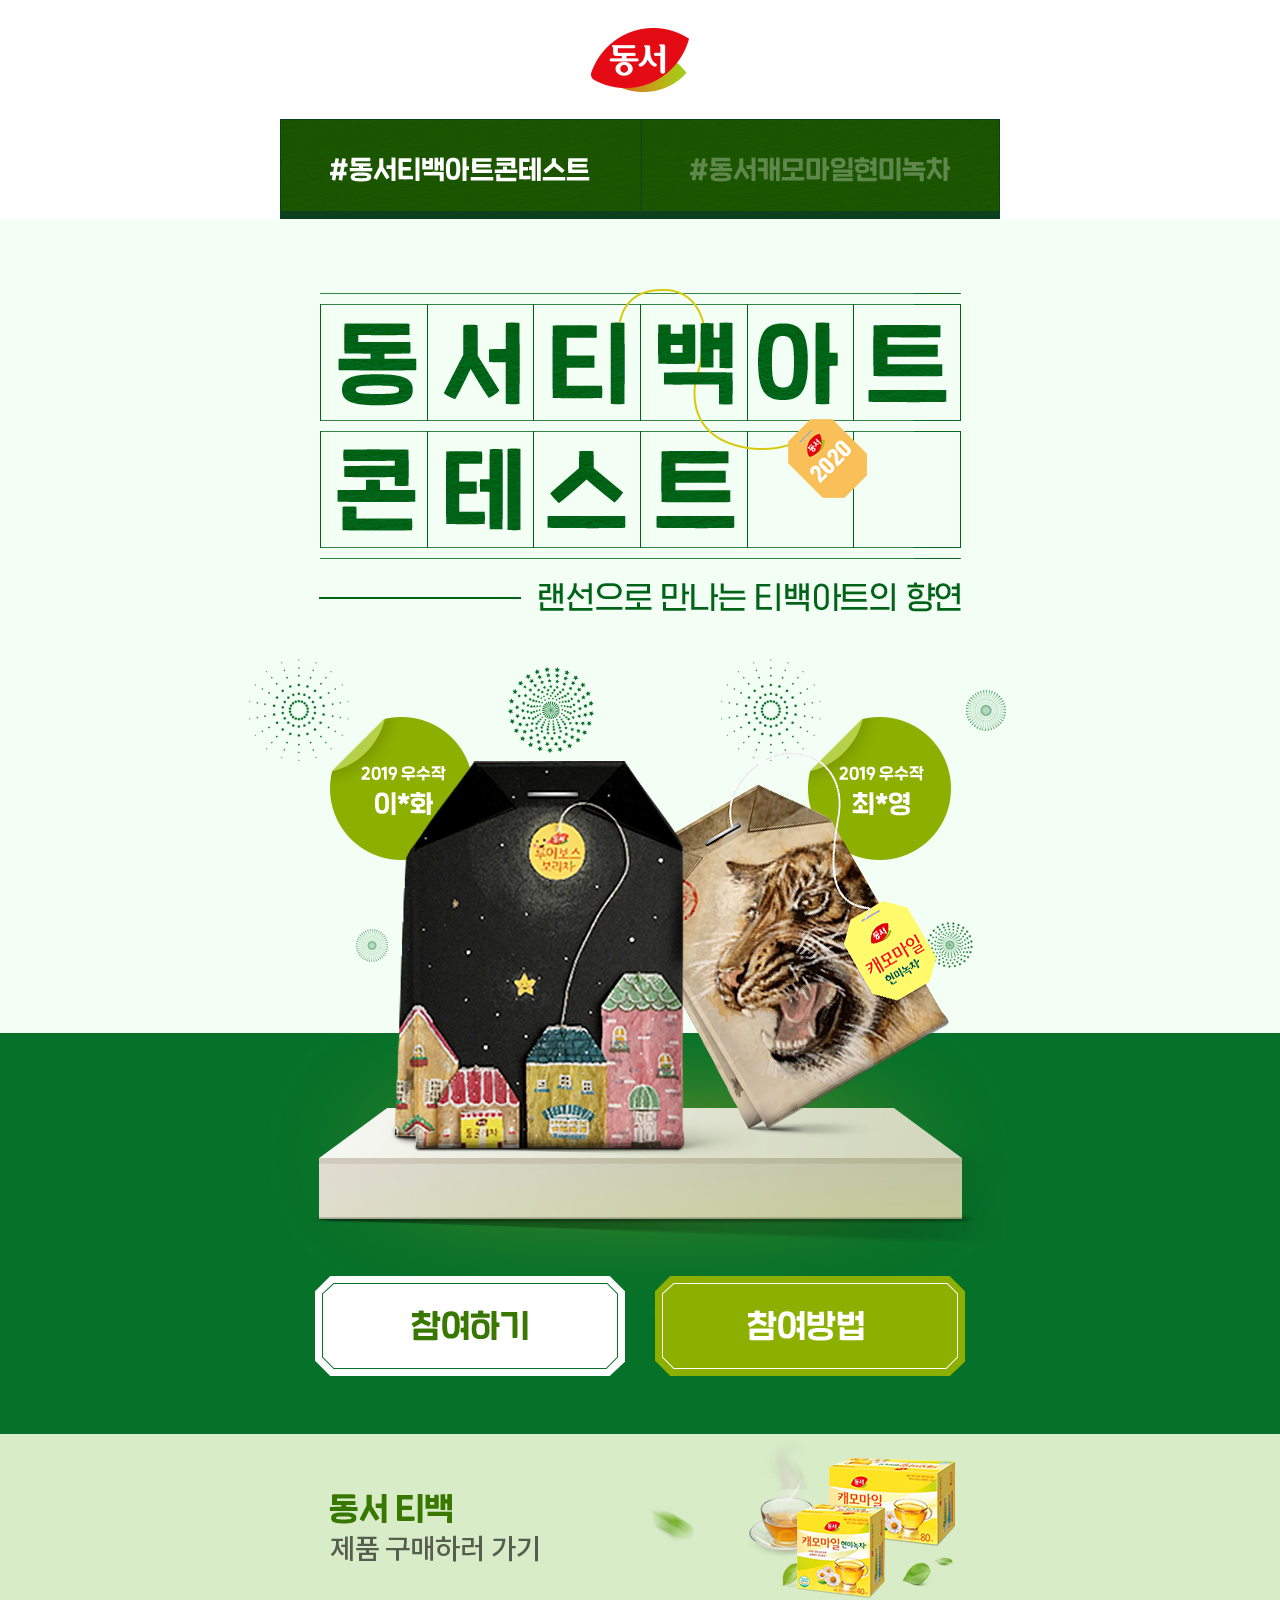
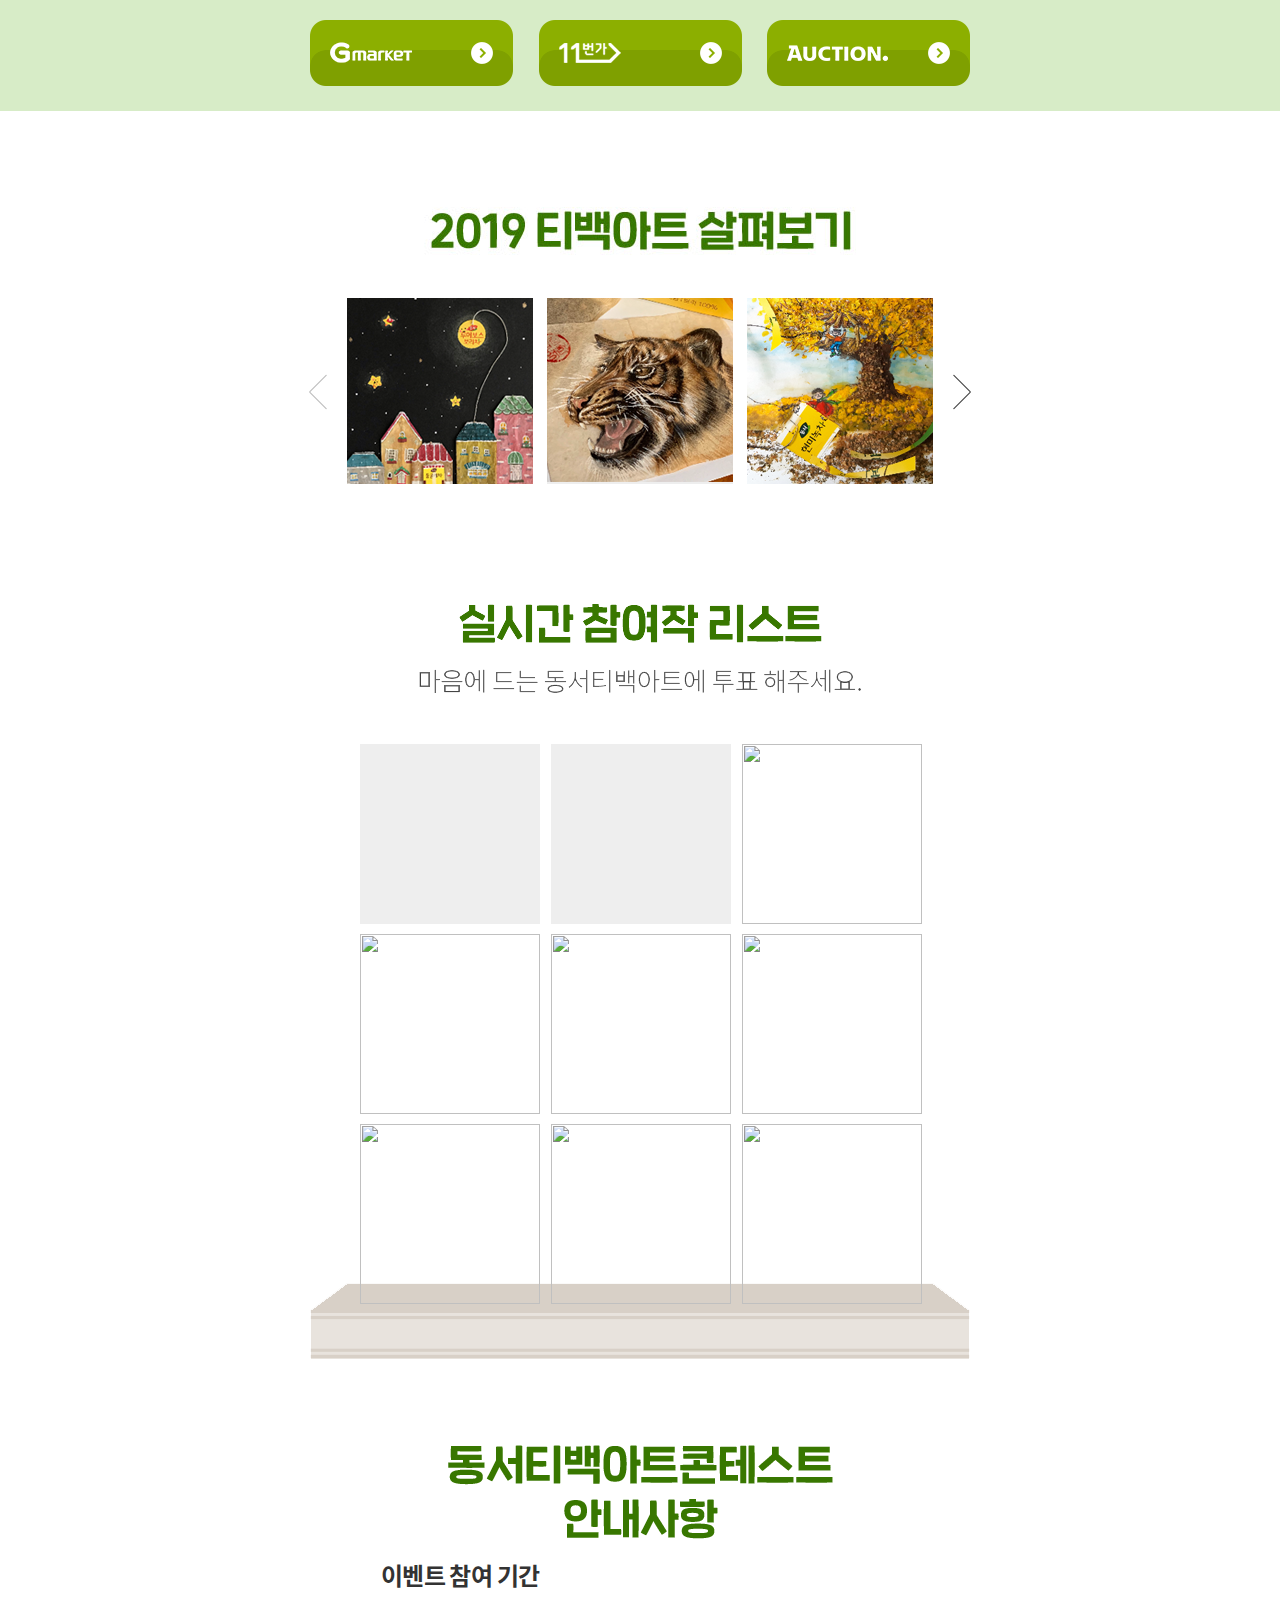
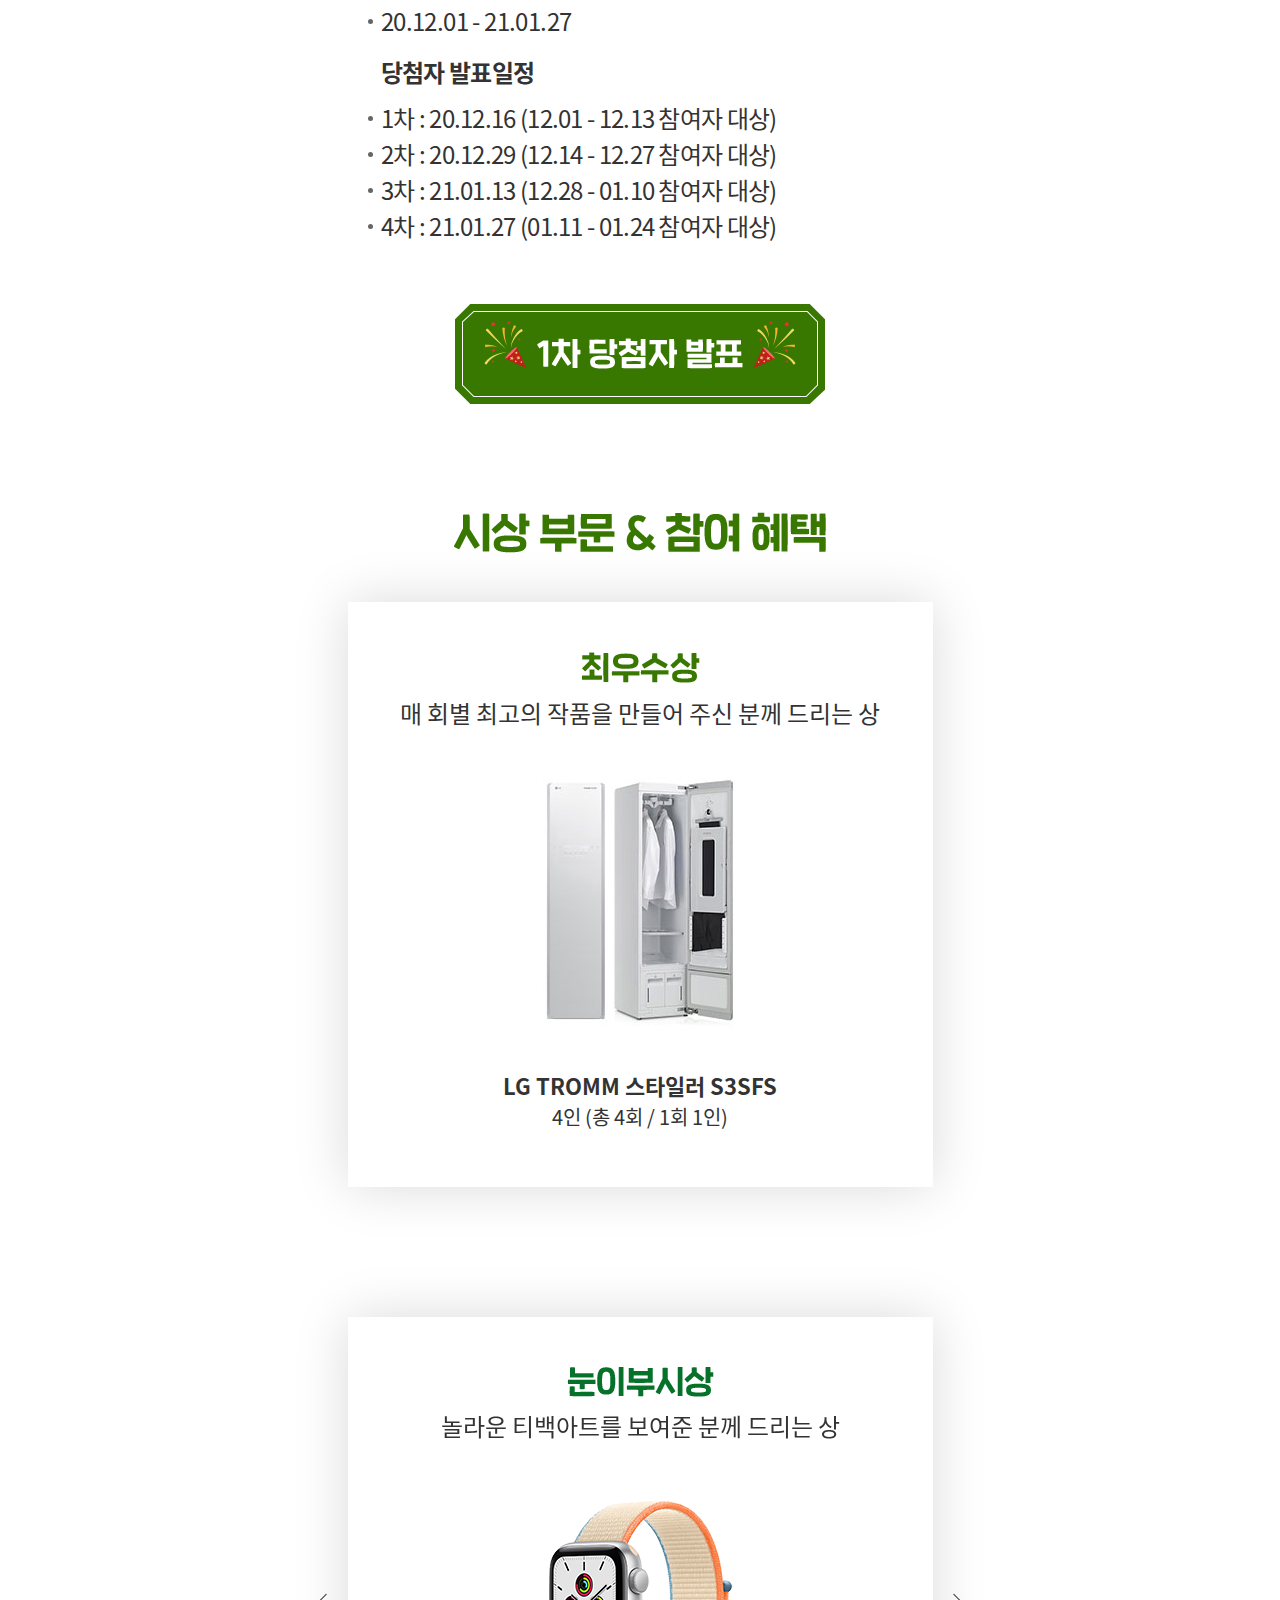
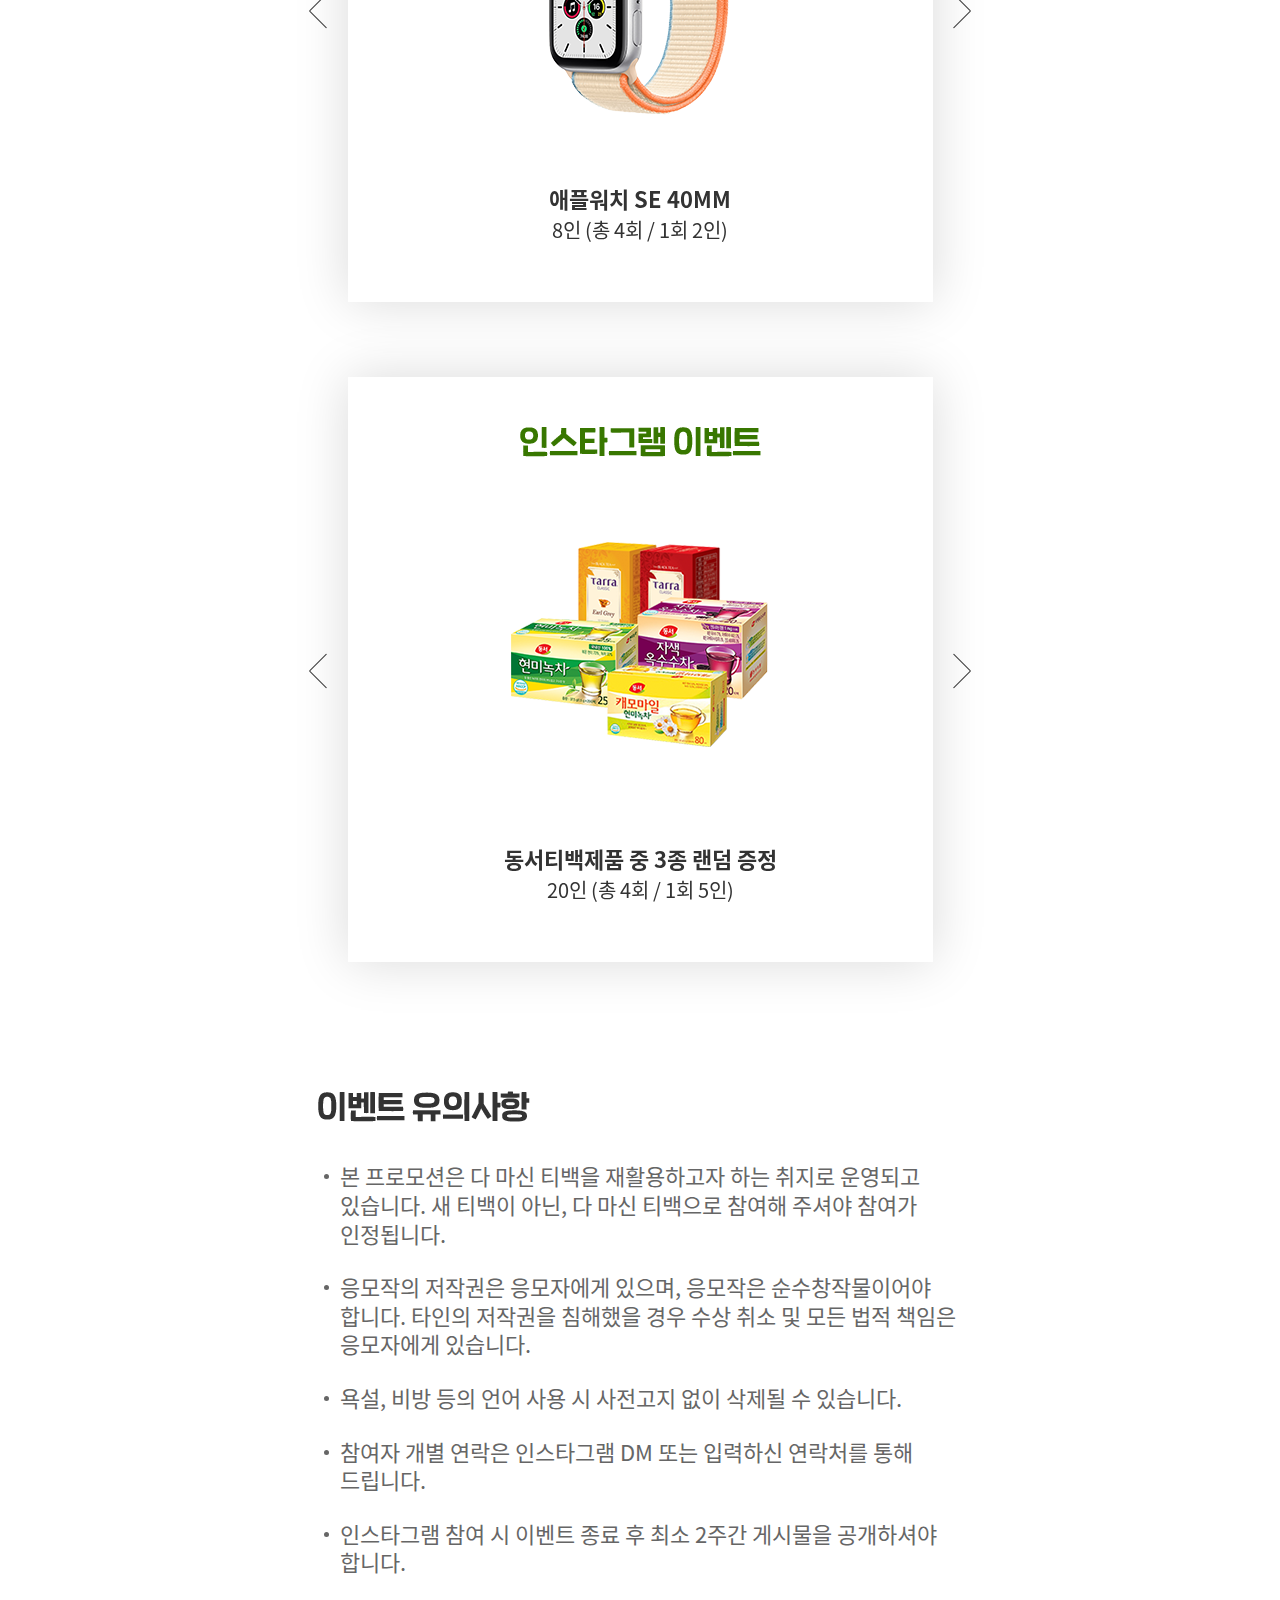
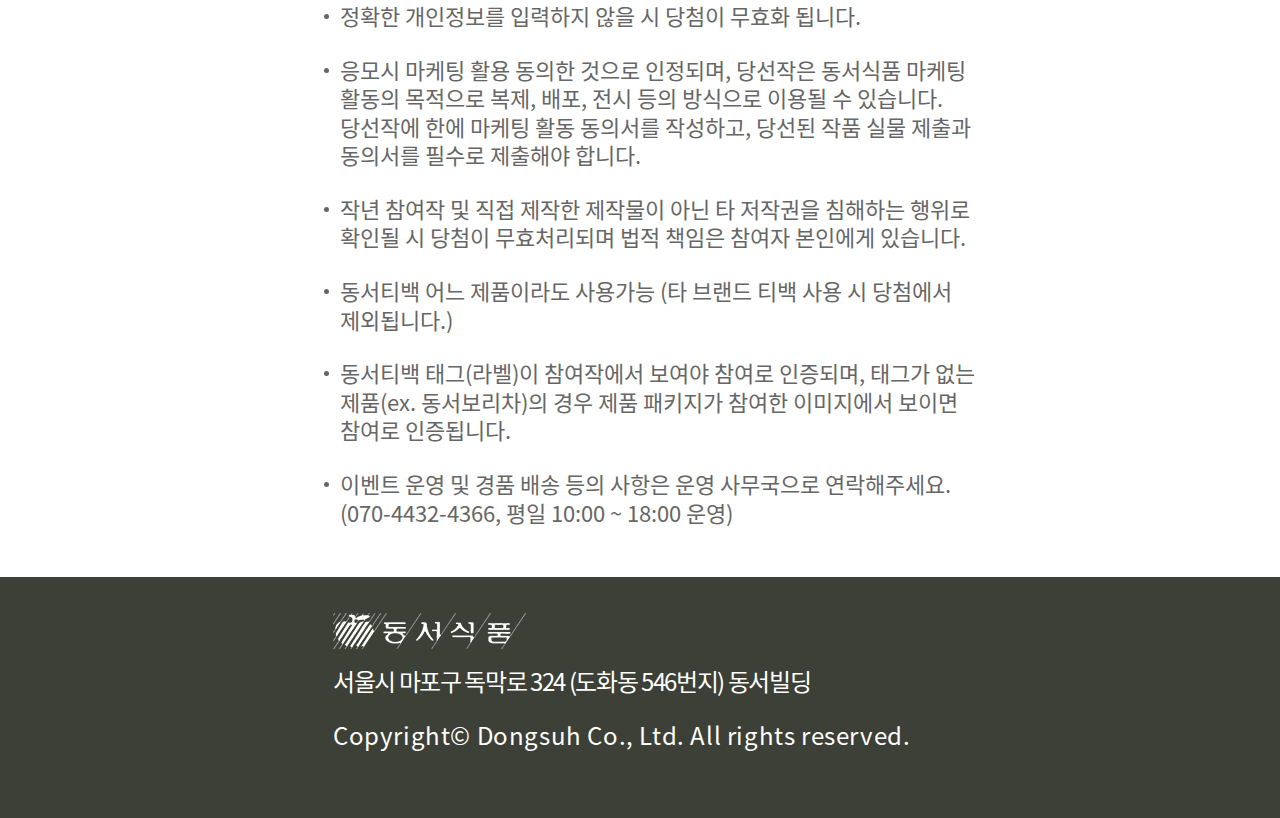
==== commit 16829931: "감동상 이미지 및 텍스트 수정" ====
--- a/index.html
+++ b/index.html
@@ -182,10 +182,10 @@
 
                                     <p class="prize-title2"> 눈물을 훔치게 하는 작품을 보여준 분들에게 드리는 상</p>
                                     <div class="prize-img">
-                                        <img src="src/img/2020art/prize22-img.png" alt="">
+                                        <img src="src/img/2020art/prize22-1.png" alt="">
                                     </div>
                                     <div class="prize-name">
-                                        <p>르크루제 멀티컬러 티세트</p>
+                                        <p>플라워 티팟세트 머랭/아이스그린/로즈쿼츠 컬러 중 랜덤</p>
                                         <p>20인 (총 4회 / 1회 5인)</p>
                                     </div>
 
--- a/src/css/art2020.css
+++ b/src/css/art2020.css
@@ -253,13 +253,13 @@
 .howto {
     background-size: contain;
     background: url(../img/2020art/howto.png) no-repeat;
-    height: 780px;
+    height: 660px;
     padding: 0 14%;
 }
 
 .howto-txt {
     position: relative;
-    top: 34%;
+    top: 23%;
     font-size: 24px;
     line-height: 1.5;
 }
@@ -1425,7 +1425,7 @@
     /* howto */
     .howto {
         background-size: contain;
-        height: 108.333333333vw;
+        height: 91.6667vw;
     }
     .howto-txt {
         font-size: 3.3333vw;
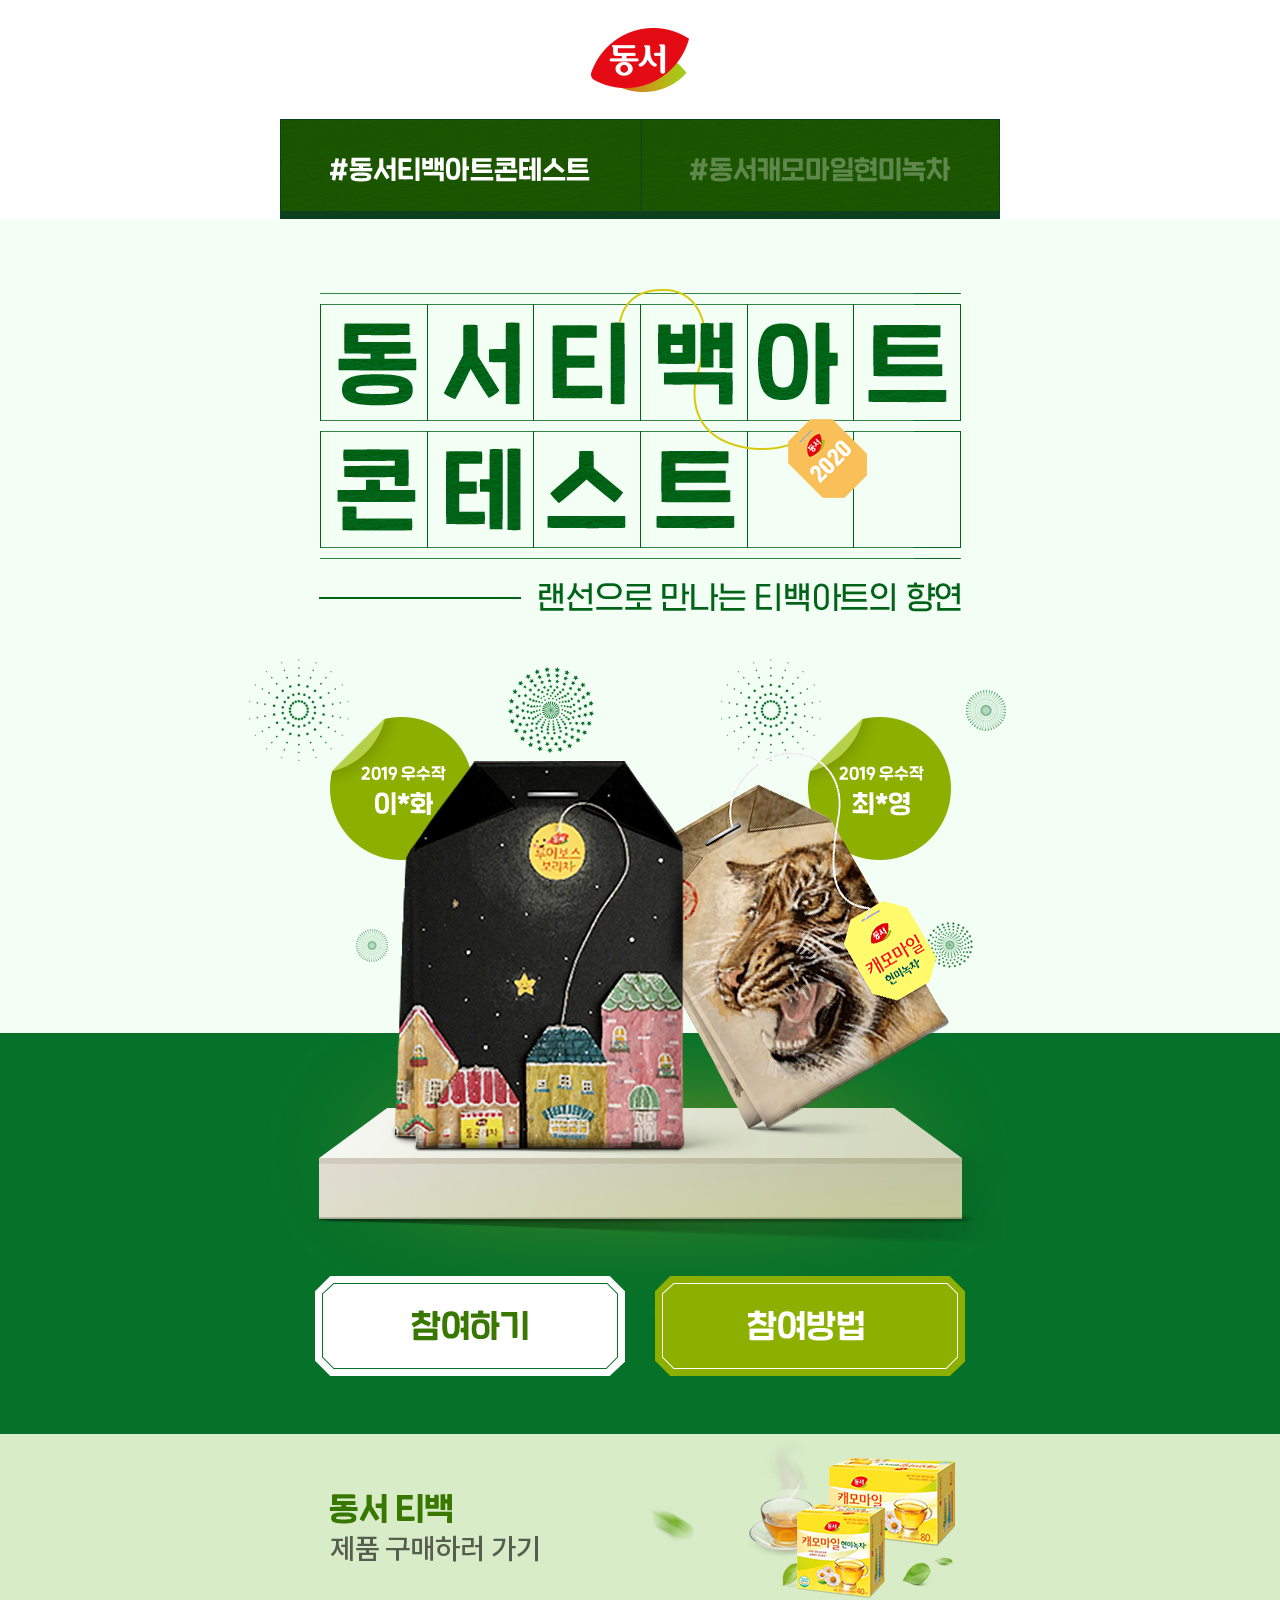
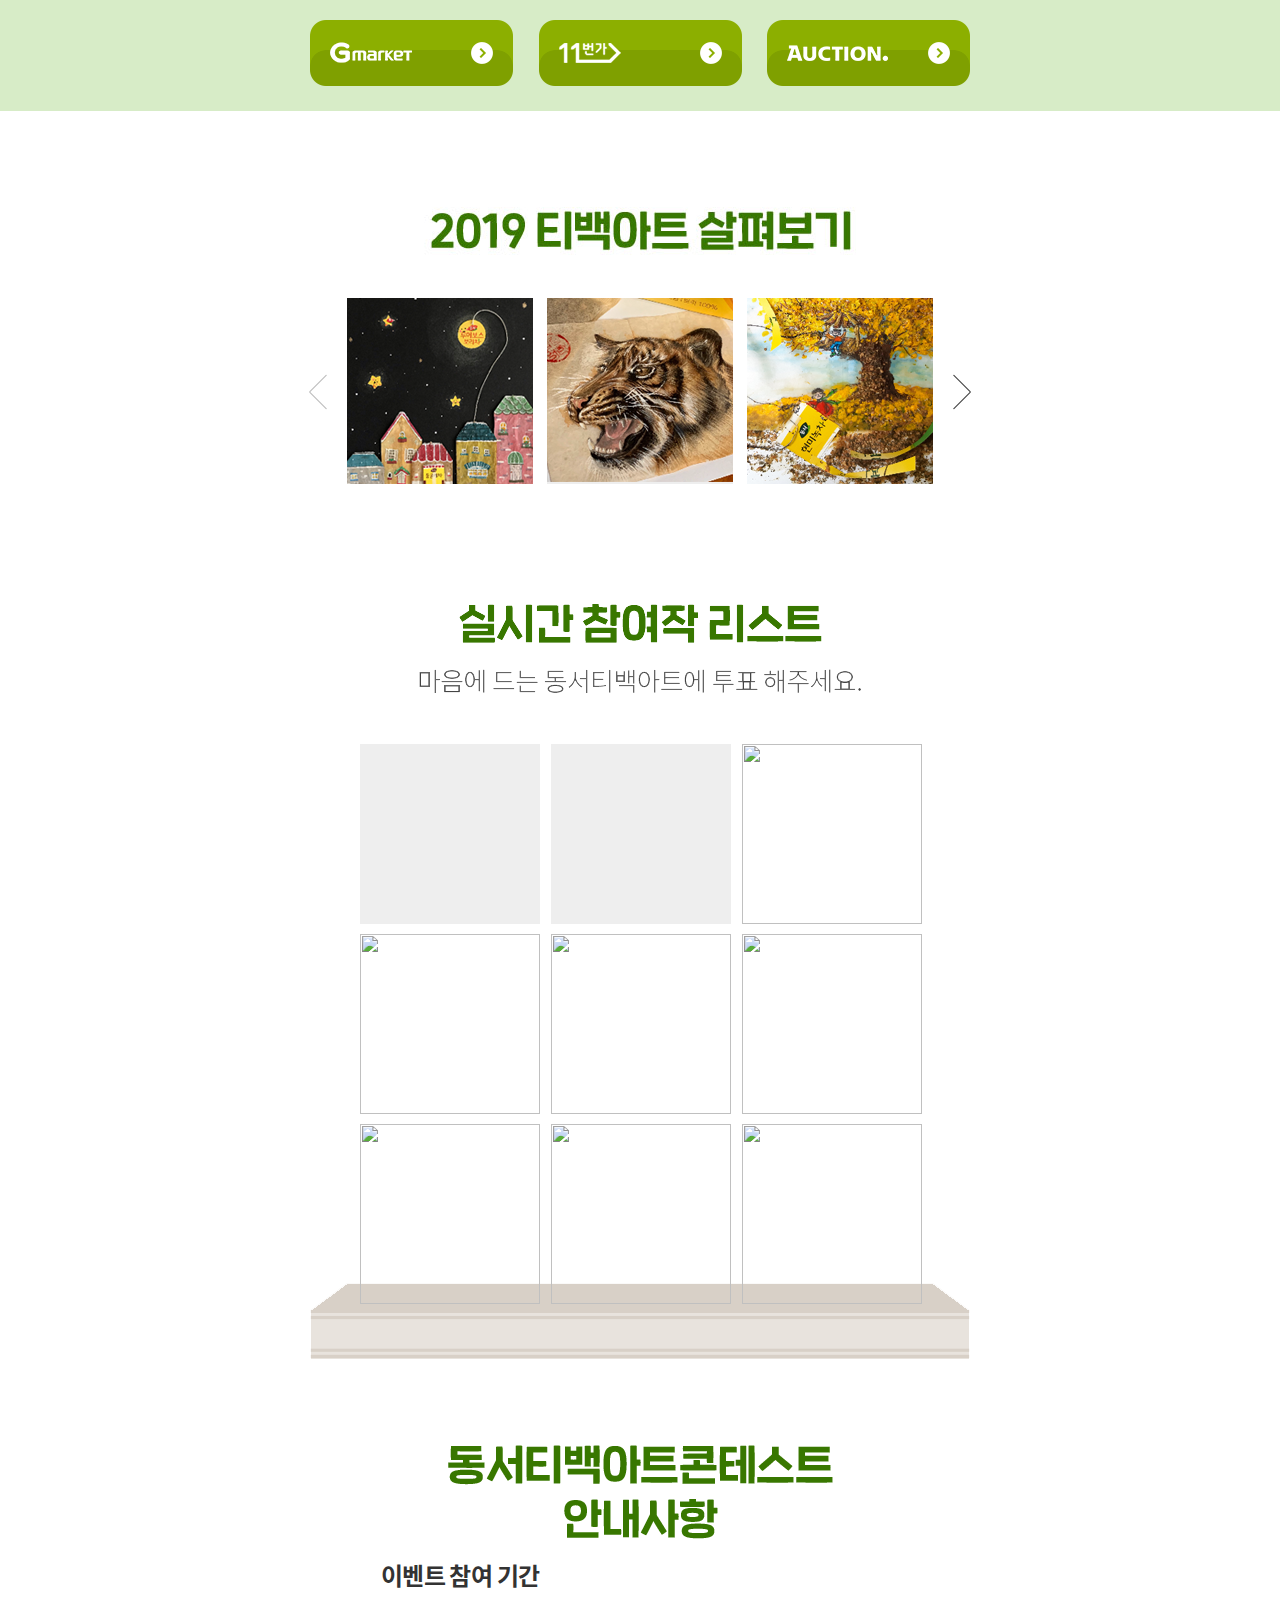
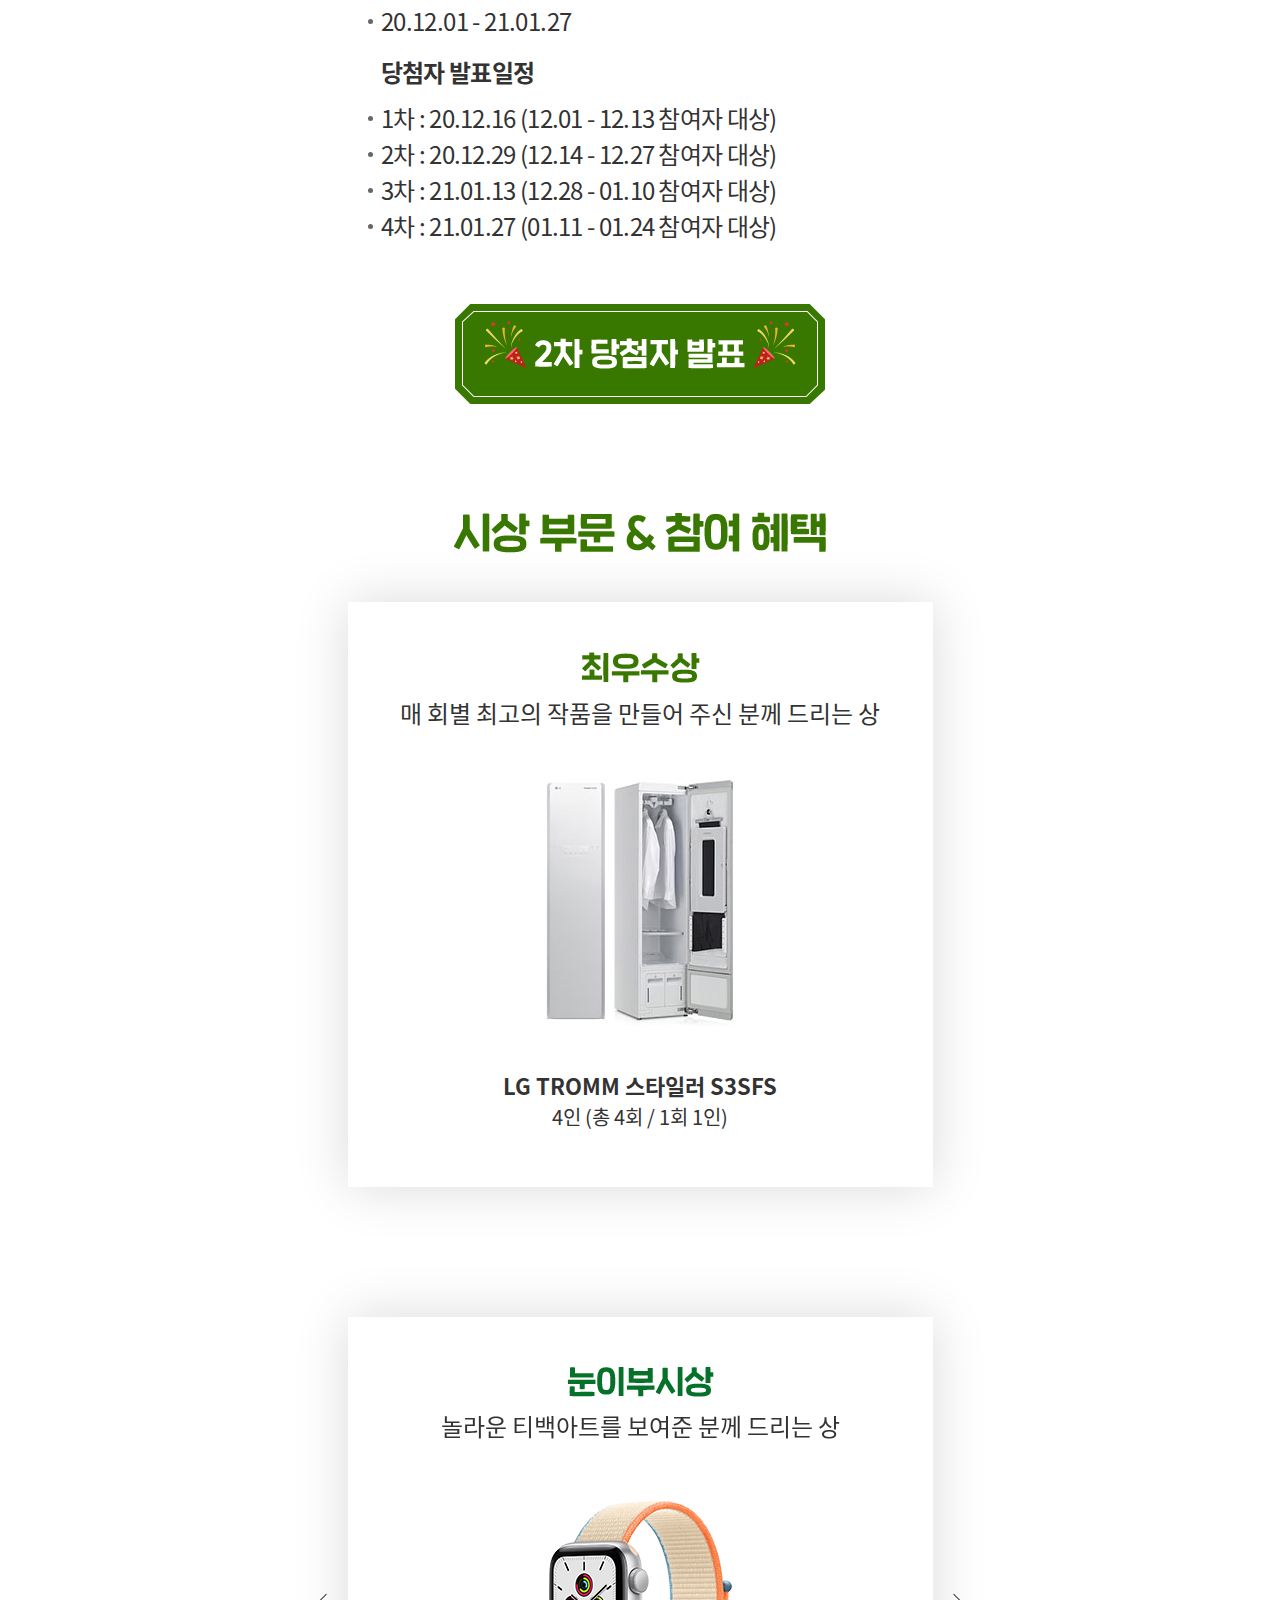
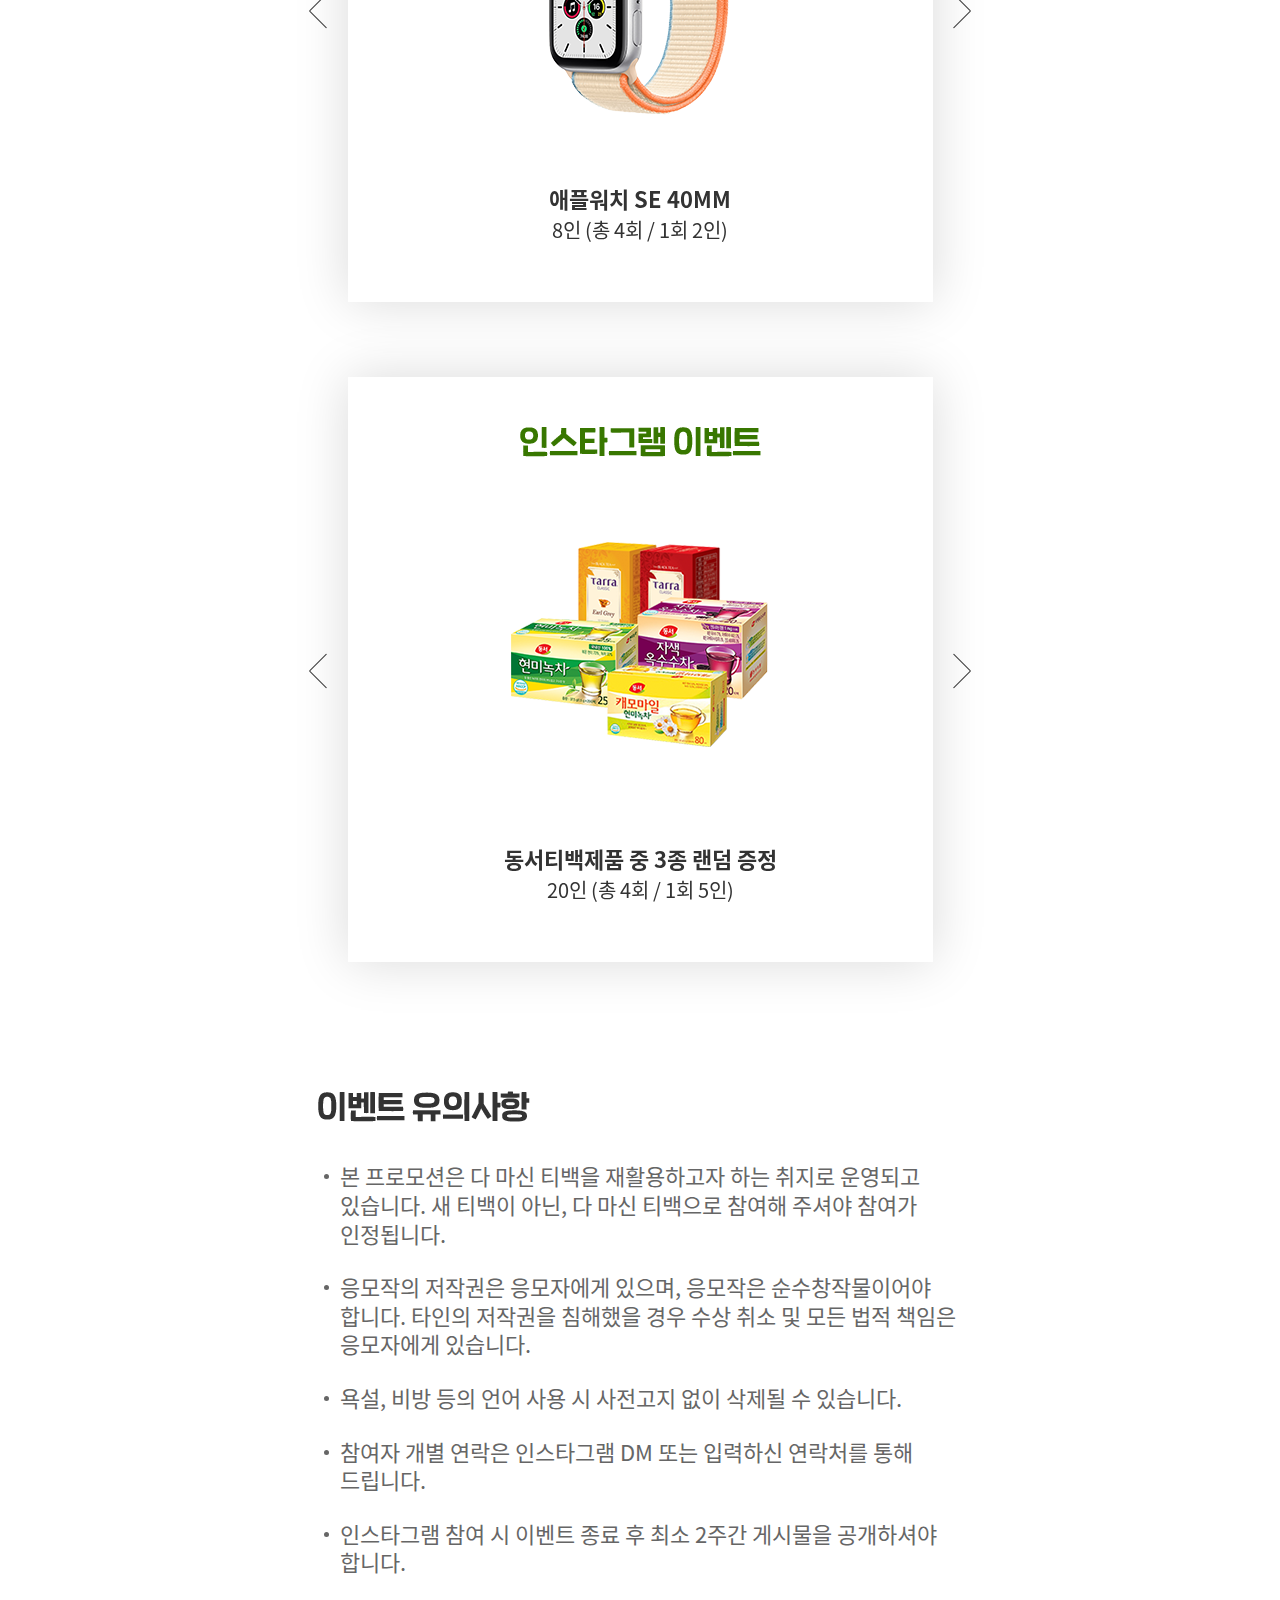
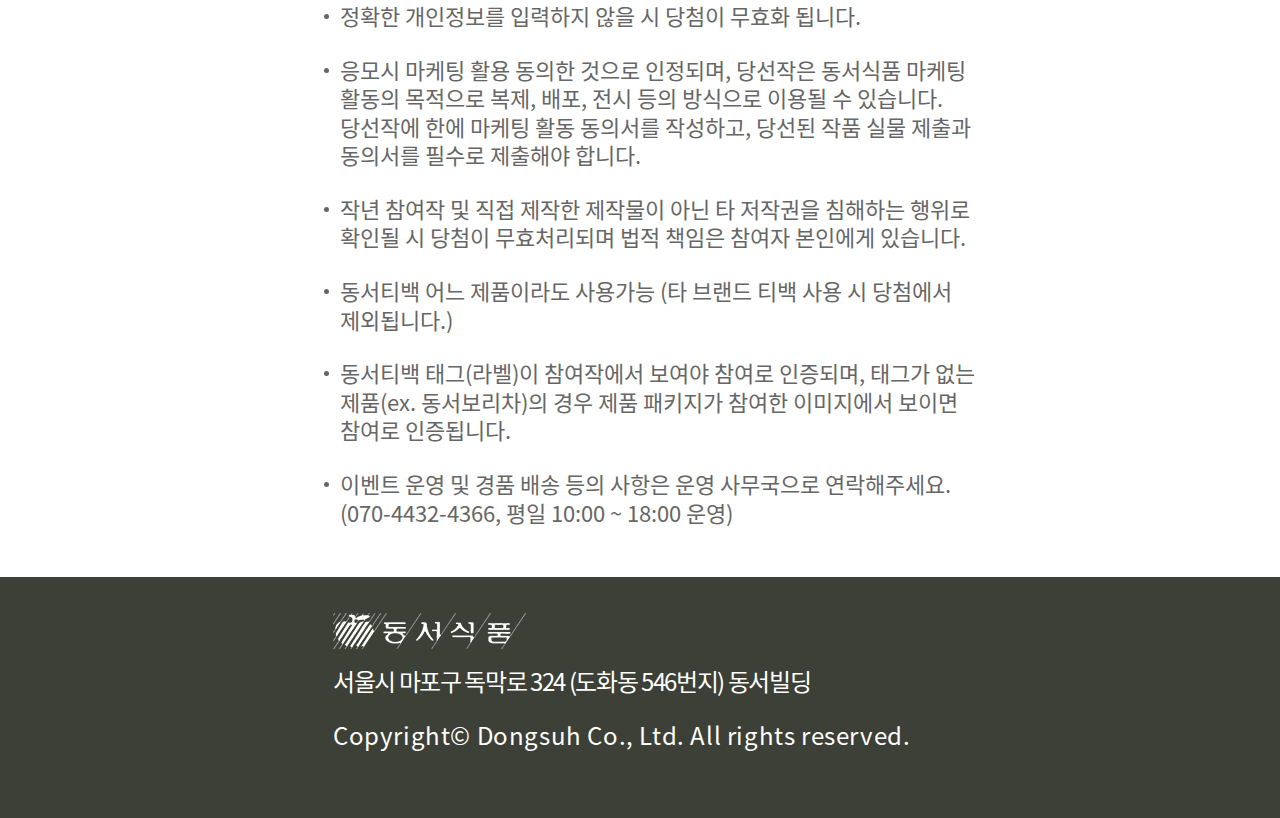
==== commit 880464f5: "2차 인기상까지 당첨자 입력 완료" ====
--- a/index.html
+++ b/index.html
@@ -185,7 +185,7 @@
                                         <img src="src/img/2020art/prize22-1.png" alt="">
                                     </div>
                                     <div class="prize-name">
-                                        <p>플라워 티팟세트 머랭/아이스그린/로즈쿼츠 컬러 중 랜덤</p>
+                                        <p>르크루제 플라워 티팟세트<br><span class="fontMini">(머랭/아이스그린/로즈쿼츠 컬러 중 랜덤)</span></p>
                                         <p>20인 (총 4회 / 1회 5인)</p>
                                     </div>
 
@@ -608,24 +608,24 @@
                                     <p class="sr-only">최우수상: LG TROMM 스타일러 S3SFS (1명)</p>
                                     <div class="winner1-list winner1-page1-1">
                                         <ul>
-                                            <li><span>한*아</span><span>19*1</span></li>
+                                            <li><span>김*수</span><span>75*7</span></li>
                                         </ul>
                                     </div>
                                     <p class="sr-only">눈이부시상: 애플워치 SE 40mm (2명)</p>
                                     <div class="winner1-list winner1-page1-2">
                                         <ul>
-                                            <li><span>신*희</span><span>30*2</span></li>
-                                            <li><span>강*주</span><span>81*4</span></li>
+                                            <li><span>이*선</span><span>53*3</span></li>
+                                            <li><span>김*이</span><span>62*6</span></li>
                                         </ul>
                                     </div>
                                     <p class="sr-only">감동상: 르크루제 멀티컬러 티세트 (5명)</p>
                                     <div class="winner1-list winner1-page1-3">
                                         <ul>
-                                            <li><span>황*우</span><span>27*7</span></li>
-                                            <li><span>송*정</span><span>75*7</span></li>
-                                            <li><span>양*  </span><span>15*7</span></li>
-                                            <li><span>김*지</span><span>59*3</span></li>
-                                            <li><span>엄*현</span><span>03*6</span></li>
+                                            <li><span>최*정</span><span>11*0</span></li>
+                                            <li><span>유*형</span><span>57*0</span></li>
+                                            <li><span>윤*희</span><span>54*0</span></li>
+                                            <li><span>안*선</span><span>73*9</span></li>
+                                            <li><span>이*희</span><span>04*4</span></li>
                                             <li><span></span><span></span></li>
                                         </ul>
                                     </div>
@@ -636,52 +636,52 @@
                                     <p class="sr-only">예능상: 올리브영 기프트 카드 1만 원권 (20명)</p>
                                     <div class="winner1-list winner1-page2-1">
                                         <ul>
-                                            <li><span>고*에</span><span>48*0</span></li>
-                                            <li><span>김*채</span><span>96*5</span></li>
-                                            <li><span>김*수</span><span>75*7</span></li>
-                                            <li><span>김*아</span><span>18*6</span></li>
-                                            <li><span>김*희</span><span>84*3</span></li>
-                                            <li><span>김*은</span><span>75*8</span></li>
-                                            <li><span>김*영</span><span>34*3</span></li>
-                                            <li><span>구*언</span><span>90*7</span></li>
-                                            <li><span>김*미</span><span>58*5</span></li>
-                                            <li><span>유*영</span><span>52*1</span></li>
-                                            <li><span>배*현</span><span>40*1</span></li>
-                                            <li><span>정*라</span><span>28*3</span></li>
-                                            <li><span>정*선</span><span>22*2</span></li>
-                                            <li><span>안*솔</span><span>55*0</span></li>
-                                            <li><span>이*순</span><span>51*0</span></li>
-                                            <li><span>이*애</span><span>09*8</span></li>
-                                            <li><span>이*윤</span><span>85*4</span></li>
-                                            <li><span>이*운</span><span>41*2</span></li>
-                                            <li><span>이*경</span><span>33*6</span></li>
-                                            <li><span>장*연</span><span>31*3</span></li>
+                                            <li><span>최*지</span><span>98*5</span></li>
+                                            <li><span>이*아</span><span>92*9</span></li>
+                                            <li><span>진*지</span><span>35*9</span></li>
+                                            <li><span>이*선</span><span>57*2</span></li>
+                                            <li><span>정*영</span><span>19*4</span></li>
+                                            <li><span>주*영</span><span>59*7</span></li>
+                                            <li><span>진*화</span><span>74*2</span></li>
+                                            <li><span>진*</span><span>68*5</span></li>
+                                            <li><span>최*경</span><span>09*1</span></li>
+                                            <li><span>홍*유</span><span>11*2</span></li>
+                                            <li><span>하*현</span><span>03*6</span></li>
+                                            <li><span>신*원</span><span>98*4</span></li>
+                                            <li><span>황*정</span><span>08*3</span></li>
+                                            <li><span>조*별</span><span>56*3</span></li>
+                                            <li><span>조*호</span><span>47*6</span></li>
+                                            <li><span>이*주</span><span>03*3</span></li>
+                                            <li><span>김*경</span><span>06*8</span></li>
+                                            <li><span>김*연</span><span>39*8</span></li>
+                                            <li><span>이*린</span><span>92*7</span></li>
+                                            <li><span>임*은</span><span>35*9</span></li>
                                             <li><span></span><span></span></li>
                                         </ul>
                                     </div>
                                     <p class="sr-only">인기상: 스타벅스 모카프라프치노(병) 모바일 쿠폰 (20명)</p>
                                     <div class="winner1-list winner1-page2-2">
                                         <ul>
-                                            <li><span>박*름</span><span>95*8</span></li>
-                                            <li><span>고*희</span><span>20*7</span></li>
-                                            <li><span>이*아</span><span>80*9</span></li>
-                                            <li><span>오*진</span><span>06*0</span></li>
-                                            <li><span>유*혜</span><span>56*9</span></li>
-                                            <li><span>이*미</span><span>95*6</span></li>
-                                            <li><span>황*희</span><span>26*0</span></li>
-                                            <li><span>김*주</span><span>24*6</span></li>
-                                            <li><span>이*홍</span><span>26*0</span></li>
-                                            <li><span>오*영</span><span>97*1</span></li>
-                                            <li><span>지*나</span><span>65*1</span></li>
-                                            <li><span>이*영</span><span>69*7</span></li>
-                                            <li><span>홍*정</span><span>58*2</span></li>
-                                            <li><span>김*우</span><span>62*6</span></li>
-                                            <li><span>이*우</span><span>00*9</span></li>
+                                            <li><span>성*연</span><span>39*2</span></li>
+                                            <li><span>이*희</span><span>26*7</span></li>
+                                            <li><span>이*선</span><span>60*1</span></li>
+                                            <li><span>최*권</span><span>04*3</span></li>
+                                            <li><span>유*연</span><span>42*2</span></li>
+                                            <li><span>유*하</span><span>36*7</span></li>
+                                            <li><span>장*율</span><span>48*9</span></li>
+                                            <li><span>전*환</span><span>24*3</span></li>
+                                            <li><span>곽*희</span><span>84*7</span></li>
                                             <li><span>문*석</span><span>84*7</span></li>
-                                            <li><span>이*운</span><span>41*2</span></li>
-                                            <li><span>박*정</span><span>25*5</span></li>
-                                            <li><span>정*지</span><span>36*2</span></li>
-                                            <li><span>김*희</span><span>64*0</span></li>
+                                            <li><span>윤*름</span><span>02*4</span></li>
+                                            <li><span>신*윤</span><span>99*0</span></li>
+                                            <li><span>권*수</span><span>65*2</span></li>
+                                            <li><span>강*경</span><span>84*7</span></li>
+                                            <li><span>강*영</span><span>84*7</span></li>
+                                            <li><span>박*현</span><span>36*2</span></li>
+                                            <li><span>김*율</span><span>45*2</span></li>
+                                            <li><span>이*림</span><span>38*6</span></li>
+                                            <li><span>강*영</span><span>67*0</span></li>
+                                            <li><span>김*우</span><span>62*0</span></li>
                                             <li><span></span><span></span></li>
                                         </ul>
                                     </div>
--- a/src/css/art2020.css
+++ b/src/css/art2020.css
@@ -312,7 +312,7 @@
     width: 370px;
     height: 100px;
     display: block;
-    background: url(../img/2020art/button-winner1.png) no-repeat center center/contain;
+    background: url(../img/2020art/button-winner2.png) no-repeat center center/contain;
     margin: 60px auto 0;
 }
 
@@ -372,6 +372,10 @@
 
 .prize-name p:nth-child(2) {
     font-size: 20px;
+}
+
+.prize-name .fontMini{
+    line-height: 30px;
 }
 
 .prize2 {
@@ -1485,6 +1489,9 @@
     .prize-name p:nth-child(2) {
         font-size: 2.7778vw;
     }
+    .prize-name .fontMini{
+        line-height: 4.1667vw;
+    }
     .prize2 .swiper-container {
         width: 81.2500vw;
         height: 81.2500vw;
